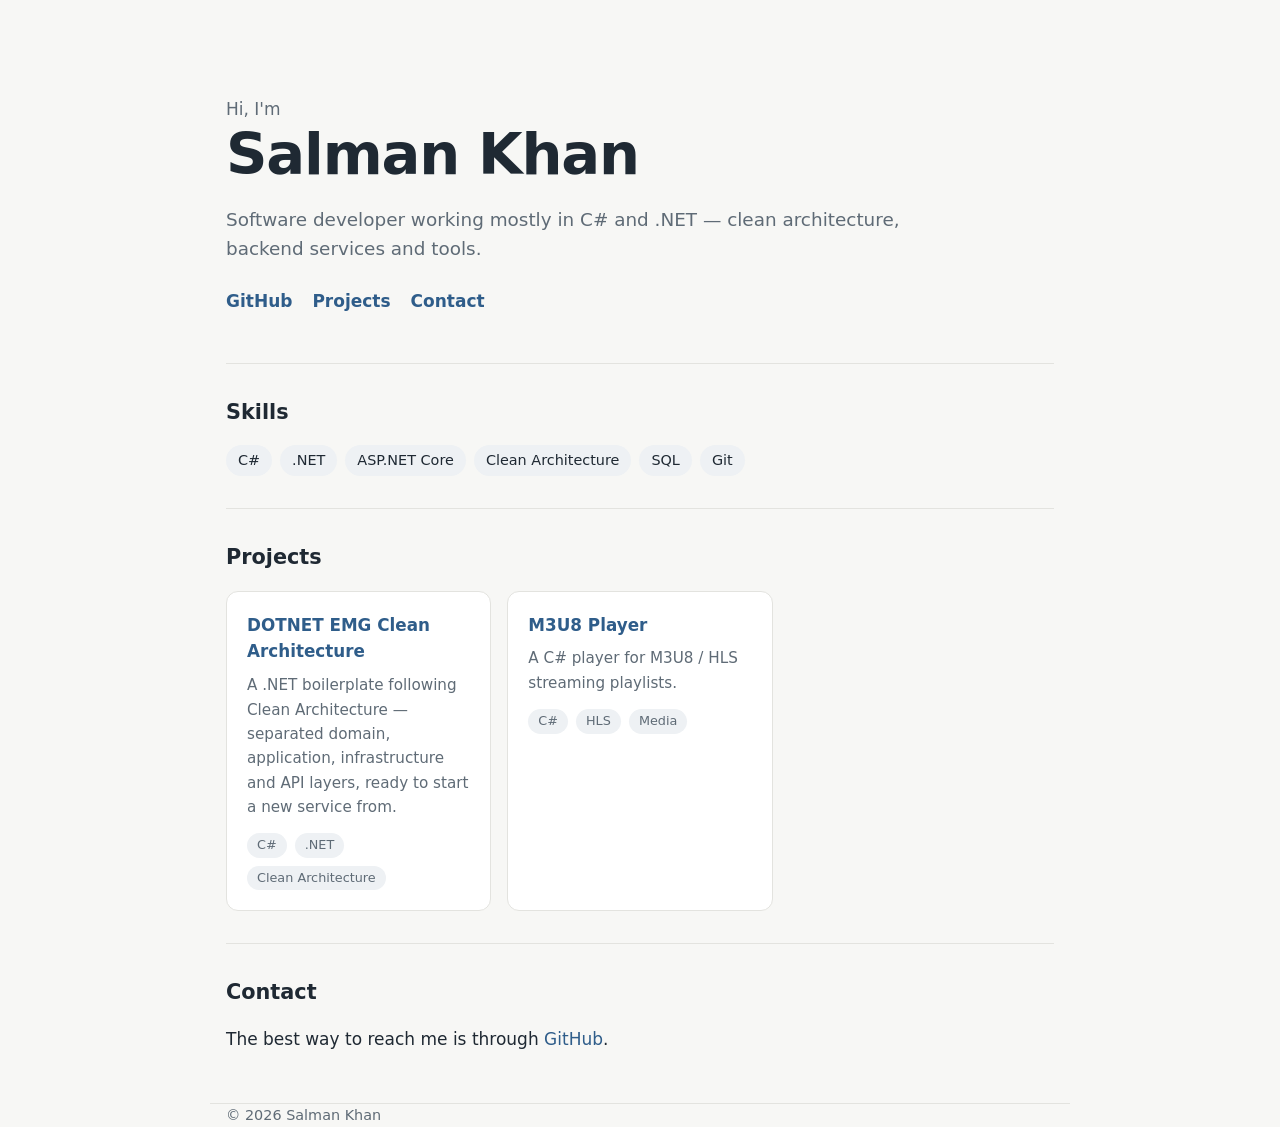
==== index.html @ 217b021a "Initial portfolio site Co-Authored-By: Claude Opus 5.5 <noreply@anthropic.com>" ====
<!doctype html>
<html lang="en">
<head>
  <meta charset="utf-8">
  <meta name="viewport" content="width=device-width, initial-scale=1">
  <title>Salman Khan</title>
  <meta name="description" content="Salman Khan — software developer. Projects, skills and contact.">
  <link rel="icon" href="data:image/svg+xml,<svg xmlns='http://www.w3.org/2000/svg' viewBox='0 0 100 100'><rect width='100' height='100' rx='20' fill='%23334155'/><text x='50' y='66' font-size='48' font-family='sans-serif' fill='white' text-anchor='middle'>SK</text></svg>">
  <link rel="stylesheet" href="style.css">
</head>
<body>
  <header class="wrap hero">
    <p class="eyebrow">Hi, I'm</p>
    <h1>Salman Khan</h1>
    <p class="lede">Software developer working mostly in C# and .NET — clean architecture, backend services and tools.</p>
    <nav class="links">
      <a href="https://github.com/SalmanslK">GitHub</a>
      <a href="#projects">Projects</a>
      <a href="#contact">Contact</a>
    </nav>
  </header>

  <main class="wrap">
    <section id="skills">
      <h2>Skills</h2>
      <ul class="tags">
        <li>C#</li><li>.NET</li><li>ASP.NET Core</li><li>Clean Architecture</li><li>SQL</li><li>Git</li>
      </ul>
    </section>

    <section id="projects">
      <h2>Projects</h2>
      <div class="grid" id="project-list"></div>
    </section>

    <section id="contact">
      <h2>Contact</h2>
      <p>The best way to reach me is through <a href="https://github.com/SalmanslK">GitHub</a>.</p>
    </section>
  </main>

  <footer class="wrap">© <span id="year"></span> Salman Khan</footer>

  <script src="projects.js"></script>
  <script>
    document.getElementById('year').textContent = new Date().getFullYear();
    document.getElementById('project-list').innerHTML = PROJECTS.map(p => `
      <article class="card">
        <h3>${p.url ? `<a href="${p.url}">${p.name}</a>` : p.name}</h3>
        <p>${p.description}</p>
        <ul class="tags small">${p.tags.map(t => `<li>${t}</li>`).join('')}</ul>
      </article>`).join('');
  </script>
</body>
</html>
---- style.css ----
:root {
  --bg: #f7f7f5;
  --surface: #ffffff;
  --text: #1f2933;
  --muted: #5f6b76;
  --border: #e3e3df;
  --accent: #2f5d8a;
  --tag-bg: #eef1f4;
}
@media (prefers-color-scheme: dark) {
  :root {
    --bg: #18191b;
    --surface: #212327;
    --text: #e6e6e3;
    --muted: #9aa3ab;
    --border: #33363b;
    --accent: #8db8e2;
    --tag-bg: #2b2e33;
  }
}

* { box-sizing: border-box; }
body {
  margin: 0;
  background: var(--bg);
  color: var(--text);
  font: 17px/1.6 system-ui, -apple-system, "Segoe UI", Roboto, sans-serif;
}
a { color: var(--accent); text-decoration: none; }
a:hover { text-decoration: underline; }

.wrap { max-width: 860px; margin: 0 auto; padding: 0 16px; }

.hero { padding: 96px 16px 48px; }
.eyebrow { margin: 0; color: var(--muted); }
h1 { margin: 0; font-size: clamp(2.4rem, 7vw, 3.6rem); line-height: 1.1; letter-spacing: -0.02em; }
.lede { max-width: 38em; color: var(--muted); font-size: 1.15rem; }
.links { display: flex; gap: 20px; flex-wrap: wrap; margin-top: 24px; font-weight: 600; }

section { padding: 32px 0; border-top: 1px solid var(--border); }
h2 { margin: 0 0 16px; font-size: 1.3rem; }

.tags { display: flex; flex-wrap: wrap; gap: 8px; list-style: none; margin: 0; padding: 0; }
.tags li { background: var(--tag-bg); border-radius: 999px; padding: 4px 12px; font-size: 0.9rem; }
.tags.small li { font-size: 0.8rem; padding: 2px 10px; color: var(--muted); }

.grid { display: grid; grid-template-columns: repeat(auto-fill, minmax(260px, 1fr)); gap: 16px; }
.card { background: var(--surface); border: 1px solid var(--border); border-radius: 12px; padding: 20px; }
.card h3 { margin: 0 0 8px; font-size: 1.05rem; }
.card p { margin: 0 0 14px; color: var(--muted); font-size: 0.95rem; }

footer { padding: 32px 16px 48px; color: var(--muted); font-size: 0.9rem; border-top: 1px solid var(--border); }
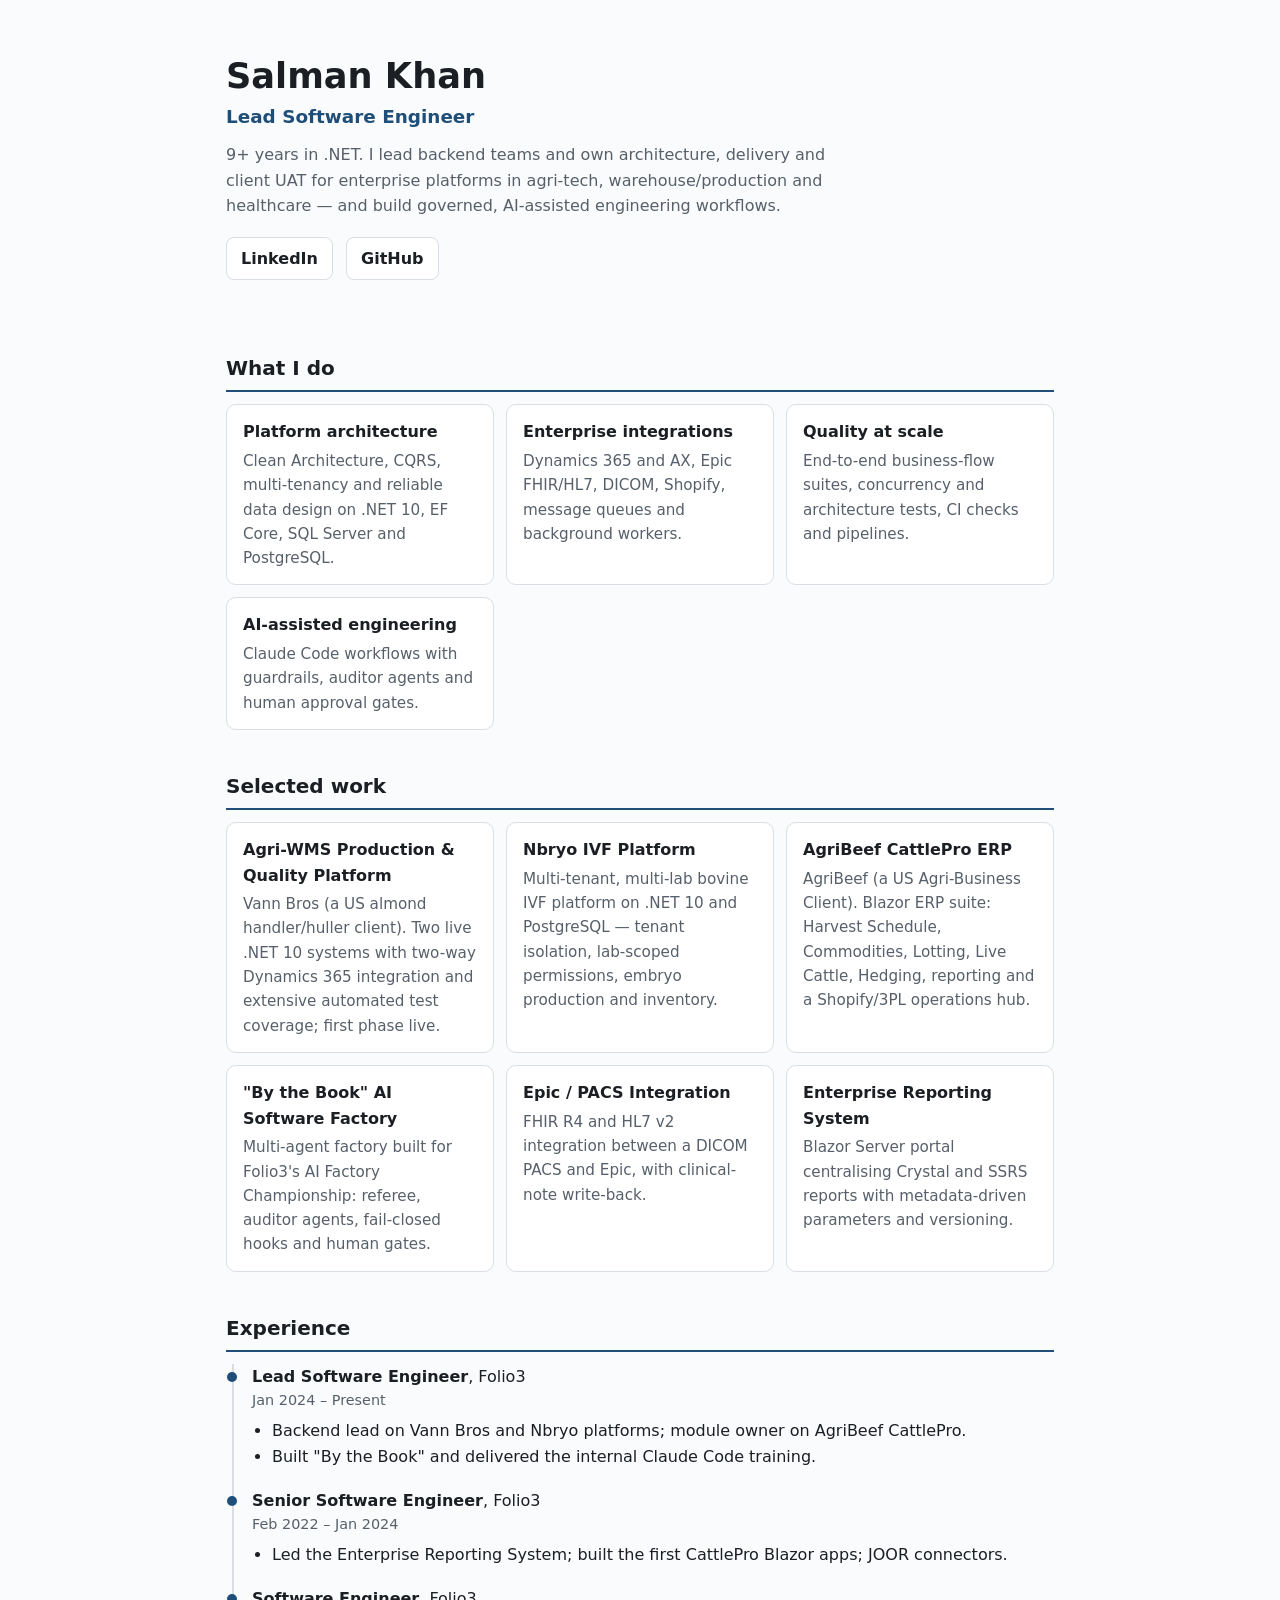
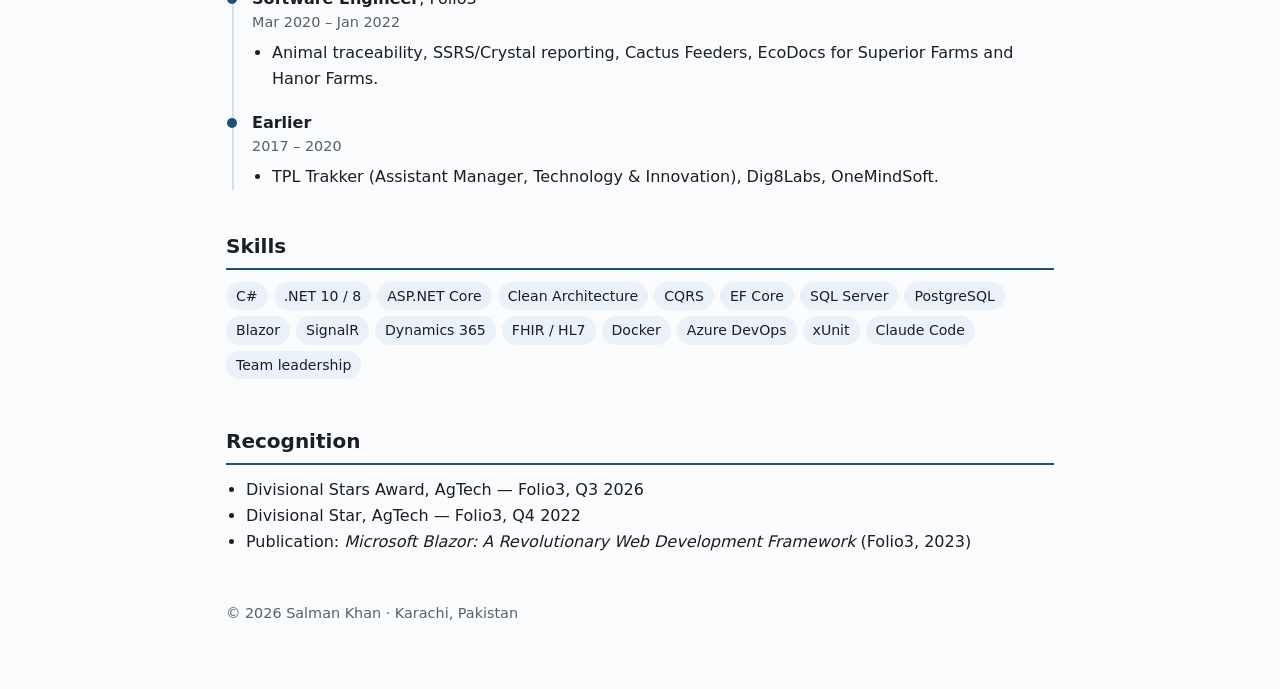
==== commit 20403bd6: "Replace placeholder with career-pack site Adds GitHub link; drops internal scale figures from the Va" ====
--- a/index.html
+++ b/index.html
@@ -1,55 +1,105 @@
 <!doctype html>
 <html lang="en">
 <head>
-  <meta charset="utf-8">
-  <meta name="viewport" content="width=device-width, initial-scale=1">
-  <title>Salman Khan</title>
-  <meta name="description" content="Salman Khan — software developer. Projects, skills and contact.">
-  <link rel="icon" href="data:image/svg+xml,<svg xmlns='http://www.w3.org/2000/svg' viewBox='0 0 100 100'><rect width='100' height='100' rx='20' fill='%23334155'/><text x='50' y='66' font-size='48' font-family='sans-serif' fill='white' text-anchor='middle'>SK</text></svg>">
-  <link rel="stylesheet" href="style.css">
+<meta charset="utf-8">
+<meta name="viewport" content="width=device-width, initial-scale=1">
+<title>Salman Khan — Lead Software Engineer</title>
+<meta name="description" content="Salman Khan, Lead Software Engineer (.NET, Clean Architecture, enterprise integrations, AI-assisted engineering). Karachi, Pakistan.">
+<style>
+:root{--bg:#fafbfc;--fg:#1b1f24;--muted:#57606a;--card:#fff;--line:#d8dee4;--accent:#1f4e79;--chip:#eaf1f8}
+@media (prefers-color-scheme:dark){:root{--bg:#0f1318;--fg:#e6edf3;--muted:#9aa7b4;--card:#171c23;--line:#2b333d;--accent:#6aa9e0;--chip:#1c2733}}
+*{box-sizing:border-box}
+body{margin:0;background:var(--bg);color:var(--fg);font:16px/1.6 system-ui,-apple-system,"Segoe UI",Roboto,Arial,sans-serif}
+.wrap{max-width:860px;margin:0 auto;padding:0 16px 64px}
+header{padding:56px 0 24px}
+h1{font-size:2.2rem;line-height:1.15;margin:0 0 6px}
+.role{font-size:1.15rem;color:var(--accent);font-weight:600;margin:0 0 10px}
+.lead{color:var(--muted);margin:0 0 18px;max-width:62ch}
+.links a{display:inline-block;margin:0 8px 8px 0;padding:8px 14px;border:1px solid var(--line);border-radius:8px;background:var(--card);color:var(--fg);text-decoration:none;font-weight:600}
+.links a:hover,.links a:focus-visible{border-color:var(--accent);color:var(--accent)}
+h2{font-size:1.25rem;margin:40px 0 12px;padding-bottom:6px;border-bottom:2px solid var(--accent)}
+.grid{display:grid;grid-template-columns:repeat(auto-fit,minmax(240px,1fr));gap:12px}
+.card{background:var(--card);border:1px solid var(--line);border-radius:10px;padding:14px 16px}
+.card h3{margin:0 0 4px;font-size:1rem}
+.card p{margin:0;color:var(--muted);font-size:.95rem}
+.tl{border-left:2px solid var(--line);margin-left:6px;padding-left:18px}
+.tl .item{margin-bottom:18px;position:relative}
+.tl .item::before{content:"";position:absolute;left:-25px;top:8px;width:10px;height:10px;border-radius:50%;background:var(--accent)}
+.when{color:var(--muted);font-size:.9rem}
+.chips span{display:inline-block;margin:0 6px 6px 0;padding:3px 10px;border-radius:999px;background:var(--chip);font-size:.88rem}
+ul{padding-left:20px;margin:6px 0}
+footer{margin-top:48px;color:var(--muted);font-size:.9rem}
+</style>
 </head>
 <body>
-  <header class="wrap hero">
-    <p class="eyebrow">Hi, I'm</p>
-    <h1>Salman Khan</h1>
-    <p class="lede">Software developer working mostly in C# and .NET — clean architecture, backend services and tools.</p>
-    <nav class="links">
-      <a href="https://github.com/SalmanslK">GitHub</a>
-      <a href="#projects">Projects</a>
-      <a href="#contact">Contact</a>
-    </nav>
-  </header>
+<div class="wrap">
+<header>
+  <h1>Salman Khan</h1>
+  <p class="role">Lead Software Engineer</p>
+  <p class="lead">9+ years in .NET. I lead backend teams and own architecture, delivery and client UAT for enterprise platforms in agri-tech, warehouse/production and healthcare — and build governed, AI-assisted engineering workflows.</p>
+  <div class="links">
+    <a href="https://www.linkedin.com/in/salmankhan94">LinkedIn</a>
+    <a href="https://github.com/SalmanslK">GitHub</a>
+    <!-- Add when ready: <a href="mailto:you@example.com">Email</a> -->
+  </div>
+</header>
 
-  <main class="wrap">
-    <section id="skills">
-      <h2>Skills</h2>
-      <ul class="tags">
-        <li>C#</li><li>.NET</li><li>ASP.NET Core</li><li>Clean Architecture</li><li>SQL</li><li>Git</li>
-      </ul>
-    </section>
+<main>
+<section>
+  <h2>What I do</h2>
+  <div class="grid">
+    <div class="card"><h3>Platform architecture</h3><p>Clean Architecture, CQRS, multi-tenancy and reliable data design on .NET 10, EF Core, SQL Server and PostgreSQL.</p></div>
+    <div class="card"><h3>Enterprise integrations</h3><p>Dynamics 365 and AX, Epic FHIR/HL7, DICOM, Shopify, message queues and background workers.</p></div>
+    <div class="card"><h3>Quality at scale</h3><p>End-to-end business-flow suites, concurrency and architecture tests, CI checks and pipelines.</p></div>
+    <div class="card"><h3>AI-assisted engineering</h3><p>Claude Code workflows with guardrails, auditor agents and human approval gates.</p></div>
+  </div>
+</section>
 
-    <section id="projects">
-      <h2>Projects</h2>
-      <div class="grid" id="project-list"></div>
-    </section>
+<section>
+  <h2>Selected work</h2>
+  <div class="grid">
+    <div class="card"><h3>Agri-WMS Production &amp; Quality Platform</h3><p>Vann Bros (a US almond handler/huller client). Two live .NET 10 systems with two-way Dynamics 365 integration and extensive automated test coverage; first phase live.</p></div>
+    <div class="card"><h3>Nbryo IVF Platform</h3><p>Multi-tenant, multi-lab bovine IVF platform on .NET 10 and PostgreSQL — tenant isolation, lab-scoped permissions, embryo production and inventory.</p></div>
+    <div class="card"><h3>AgriBeef CattlePro ERP</h3><p>AgriBeef (a US Agri-Business Client). Blazor ERP suite: Harvest Schedule, Commodities, Lotting, Live Cattle, Hedging, reporting and a Shopify/3PL operations hub.</p></div>
+    <div class="card"><h3>"By the Book" AI Software Factory</h3><p>Multi-agent factory built for Folio3's AI Factory Championship: referee, auditor agents, fail-closed hooks and human gates.</p></div>
+    <div class="card"><h3>Epic / PACS Integration</h3><p>FHIR R4 and HL7 v2 integration between a DICOM PACS and Epic, with clinical-note write-back.</p></div>
+    <div class="card"><h3>Enterprise Reporting System</h3><p>Blazor Server portal centralising Crystal and SSRS reports with metadata-driven parameters and versioning.</p></div>
+  </div>
+</section>
 
-    <section id="contact">
-      <h2>Contact</h2>
-      <p>The best way to reach me is through <a href="https://github.com/SalmanslK">GitHub</a>.</p>
-    </section>
-  </main>
+<section>
+  <h2>Experience</h2>
+  <div class="tl">
+    <div class="item"><strong>Lead Software Engineer</strong>, Folio3 <div class="when">Jan 2024 – Present</div>
+      <ul><li>Backend lead on Vann Bros and Nbryo platforms; module owner on AgriBeef CattlePro.</li><li>Built "By the Book" and delivered the internal Claude Code training.</li></ul></div>
+    <div class="item"><strong>Senior Software Engineer</strong>, Folio3 <div class="when">Feb 2022 – Jan 2024</div>
+      <ul><li>Led the Enterprise Reporting System; built the first CattlePro Blazor apps; JOOR connectors.</li></ul></div>
+    <div class="item"><strong>Software Engineer</strong>, Folio3 <div class="when">Mar 2020 – Jan 2022</div>
+      <ul><li>Animal traceability, SSRS/Crystal reporting, Cactus Feeders, EcoDocs for Superior Farms and Hanor Farms.</li></ul></div>
+    <div class="item"><strong>Earlier</strong> <div class="when">2017 – 2020</div>
+      <ul><li>TPL Trakker (Assistant Manager, Technology &amp; Innovation), Dig8Labs, OneMindSoft.</li></ul></div>
+  </div>
+</section>
 
-  <footer class="wrap">© <span id="year"></span> Salman Khan</footer>
+<section>
+  <h2>Skills</h2>
+  <div class="chips">
+    <span>C#</span><span>.NET 10 / 8</span><span>ASP.NET Core</span><span>Clean Architecture</span><span>CQRS</span><span>EF Core</span><span>SQL Server</span><span>PostgreSQL</span><span>Blazor</span><span>SignalR</span><span>Dynamics 365</span><span>FHIR / HL7</span><span>Docker</span><span>Azure DevOps</span><span>xUnit</span><span>Claude Code</span><span>Team leadership</span>
+  </div>
+</section>
 
-  <script src="projects.js"></script>
-  <script>
-    document.getElementById('year').textContent = new Date().getFullYear();
-    document.getElementById('project-list').innerHTML = PROJECTS.map(p => `
-      <article class="card">
-        <h3>${p.url ? `<a href="${p.url}">${p.name}</a>` : p.name}</h3>
-        <p>${p.description}</p>
-        <ul class="tags small">${p.tags.map(t => `<li>${t}</li>`).join('')}</ul>
-      </article>`).join('');
-  </script>
+<section>
+  <h2>Recognition</h2>
+  <ul>
+    <li>Divisional Stars Award, AgTech — Folio3, Q3 2026</li>
+    <li>Divisional Star, AgTech — Folio3, Q4 2022</li>
+    <li>Publication: <em>Microsoft Blazor: A Revolutionary Web Development Framework</em> (Folio3, 2023)</li>
+  </ul>
+</section>
+</main>
+
+<footer>© <span id="y">2026</span> Salman Khan · Karachi, Pakistan</footer>
+</div>
+<script>try{document.getElementById('y').textContent=new Date().getFullYear()}catch(e){}</script>
 </body>
 </html>
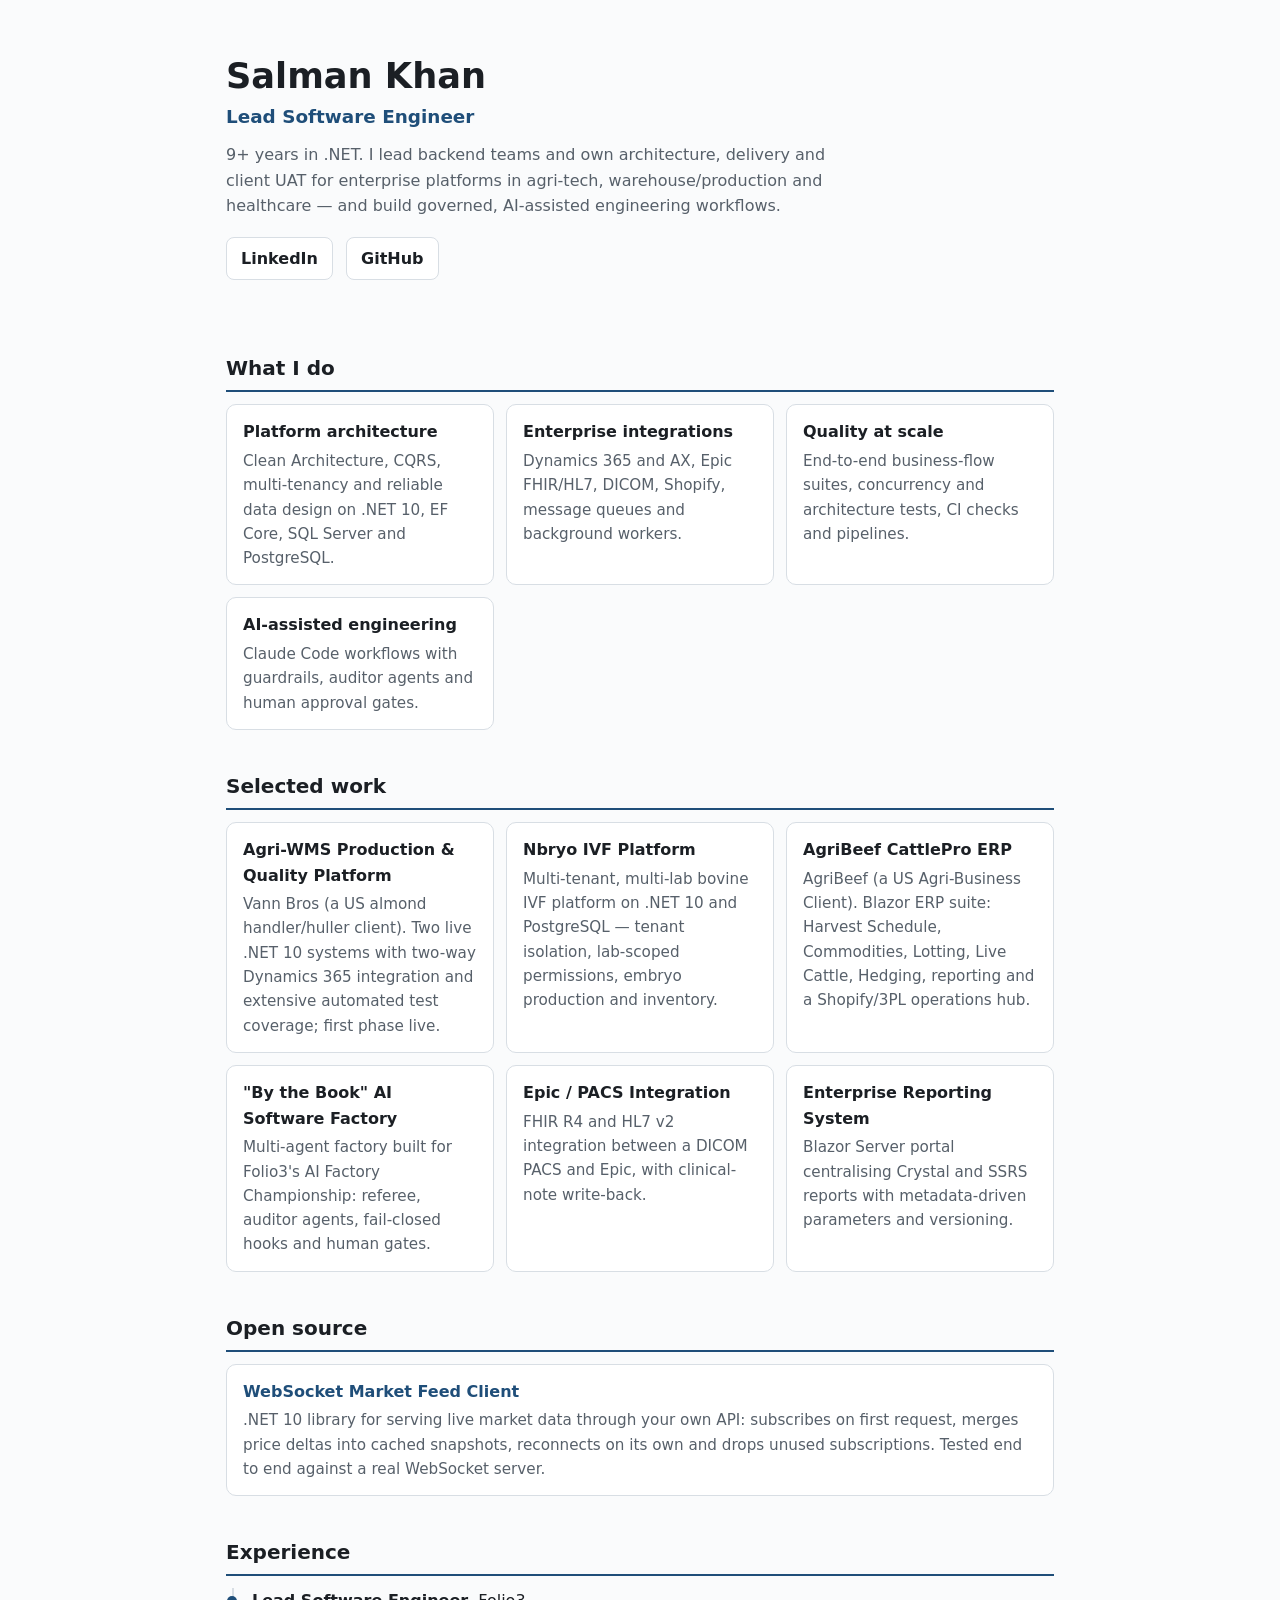
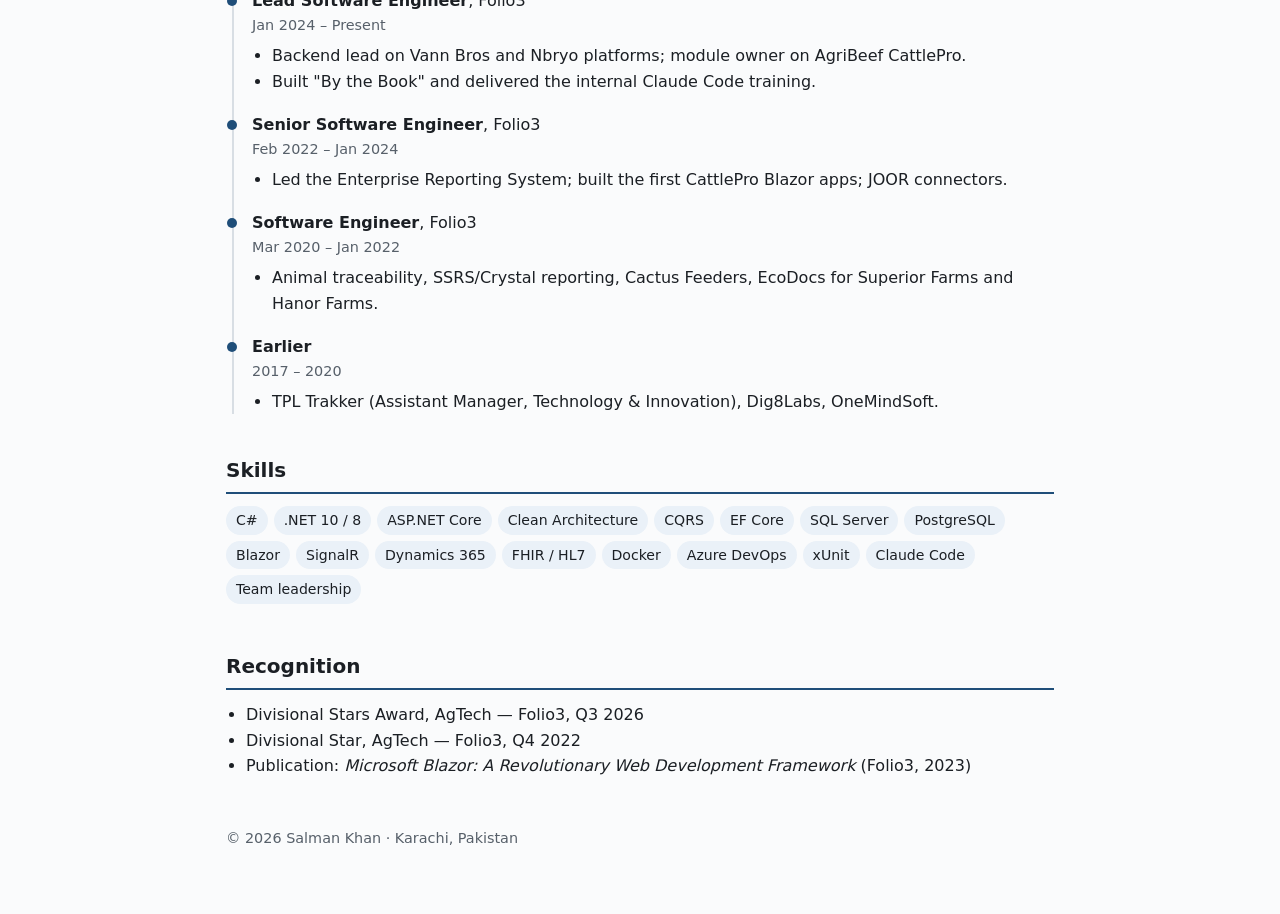
==== commit 82fb645b: "Add Open source section with websocket-market-feed-client Co-Authored-By: Claude Opus 5.5 <noreply@a" ====
--- a/index.html
+++ b/index.html
@@ -21,6 +21,8 @@
 .grid{display:grid;grid-template-columns:repeat(auto-fit,minmax(240px,1fr));gap:12px}
 .card{background:var(--card);border:1px solid var(--line);border-radius:10px;padding:14px 16px}
 .card h3{margin:0 0 4px;font-size:1rem}
+.card h3 a{color:var(--accent);text-decoration:none}
+.card h3 a:hover,.card h3 a:focus-visible{text-decoration:underline}
 .card p{margin:0;color:var(--muted);font-size:.95rem}
 .tl{border-left:2px solid var(--line);margin-left:6px;padding-left:18px}
 .tl .item{margin-bottom:18px;position:relative}
@@ -68,6 +70,13 @@
 </section>
 
 <section>
+  <h2>Open source</h2>
+  <div class="grid">
+    <div class="card"><h3><a href="https://github.com/SalmanslK/websocket-market-feed-client">WebSocket Market Feed Client</a></h3><p>.NET 10 library for serving live market data through your own API: subscribes on first request, merges price deltas into cached snapshots, reconnects on its own and drops unused subscriptions. Tested end to end against a real WebSocket server.</p></div>
+  </div>
+</section>
+
+<section>
   <h2>Experience</h2>
   <div class="tl">
     <div class="item"><strong>Lead Software Engineer</strong>, Folio3 <div class="when">Jan 2024 – Present</div>
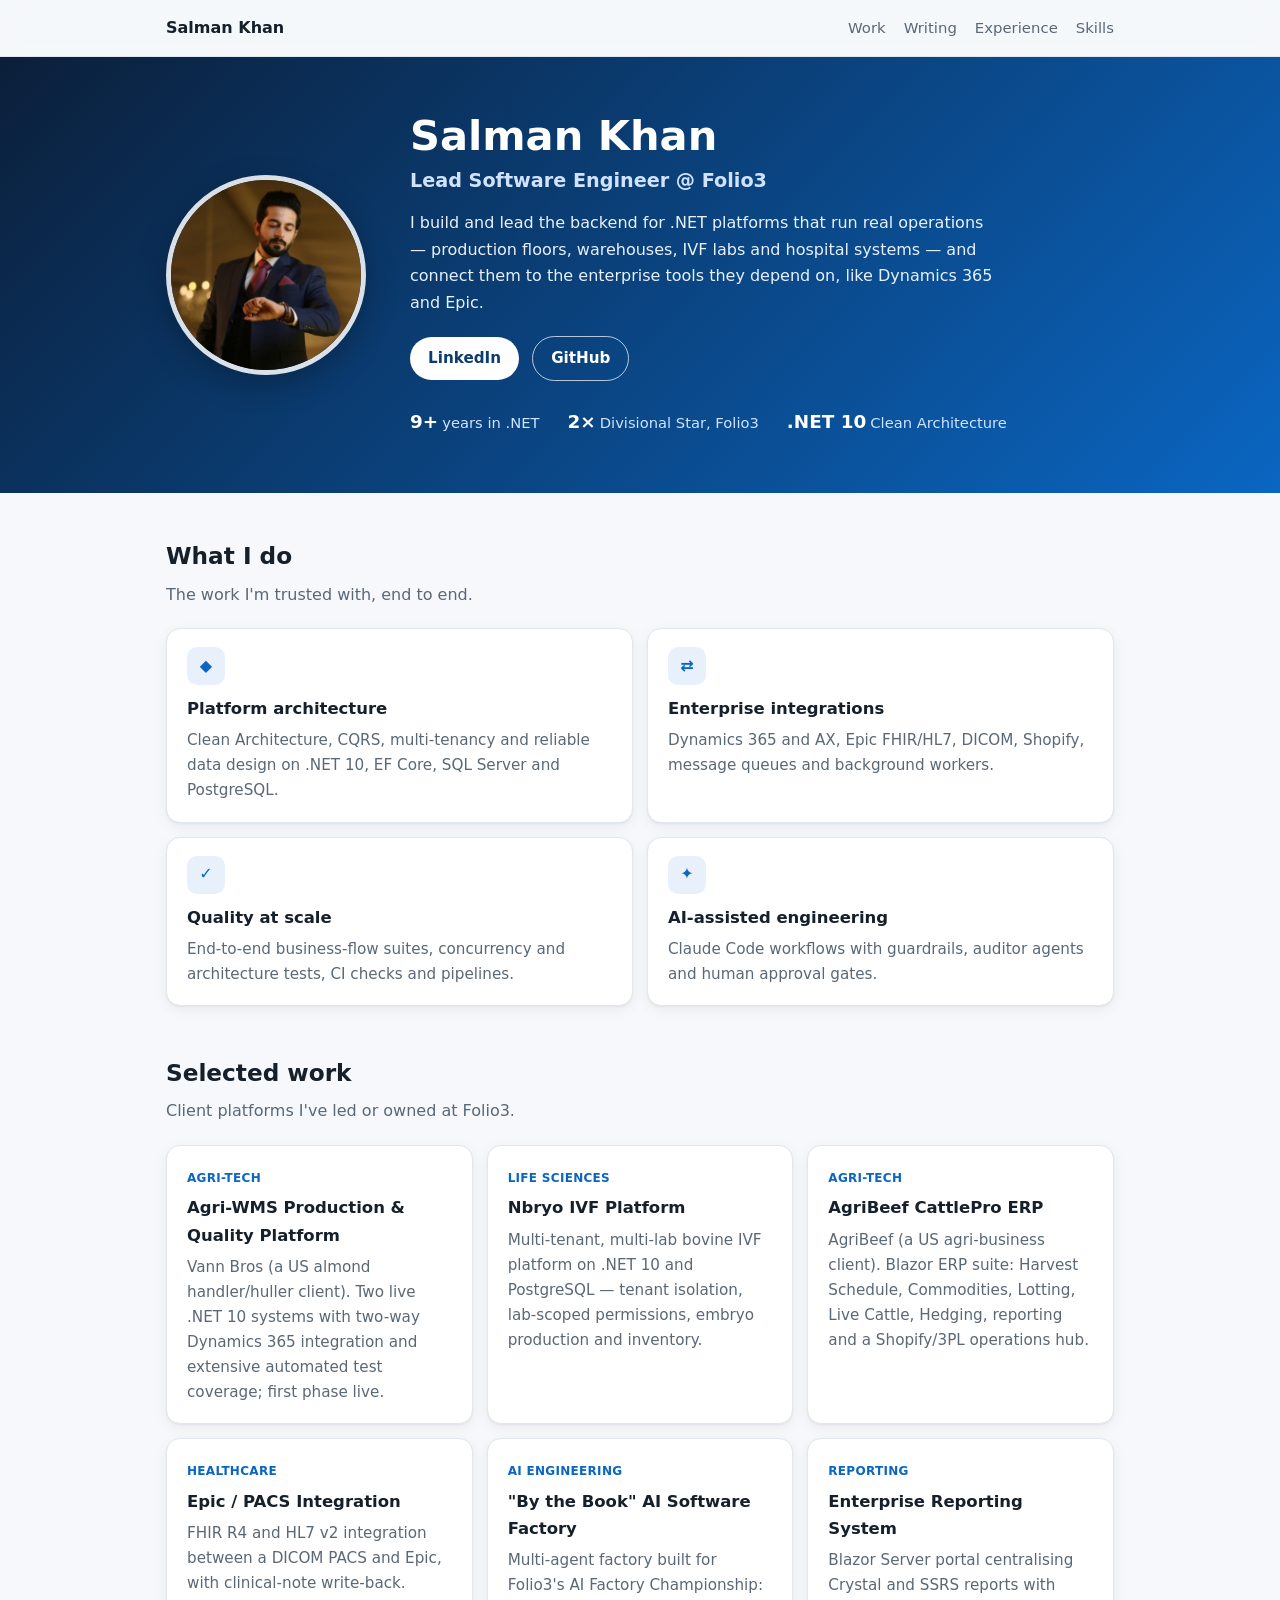
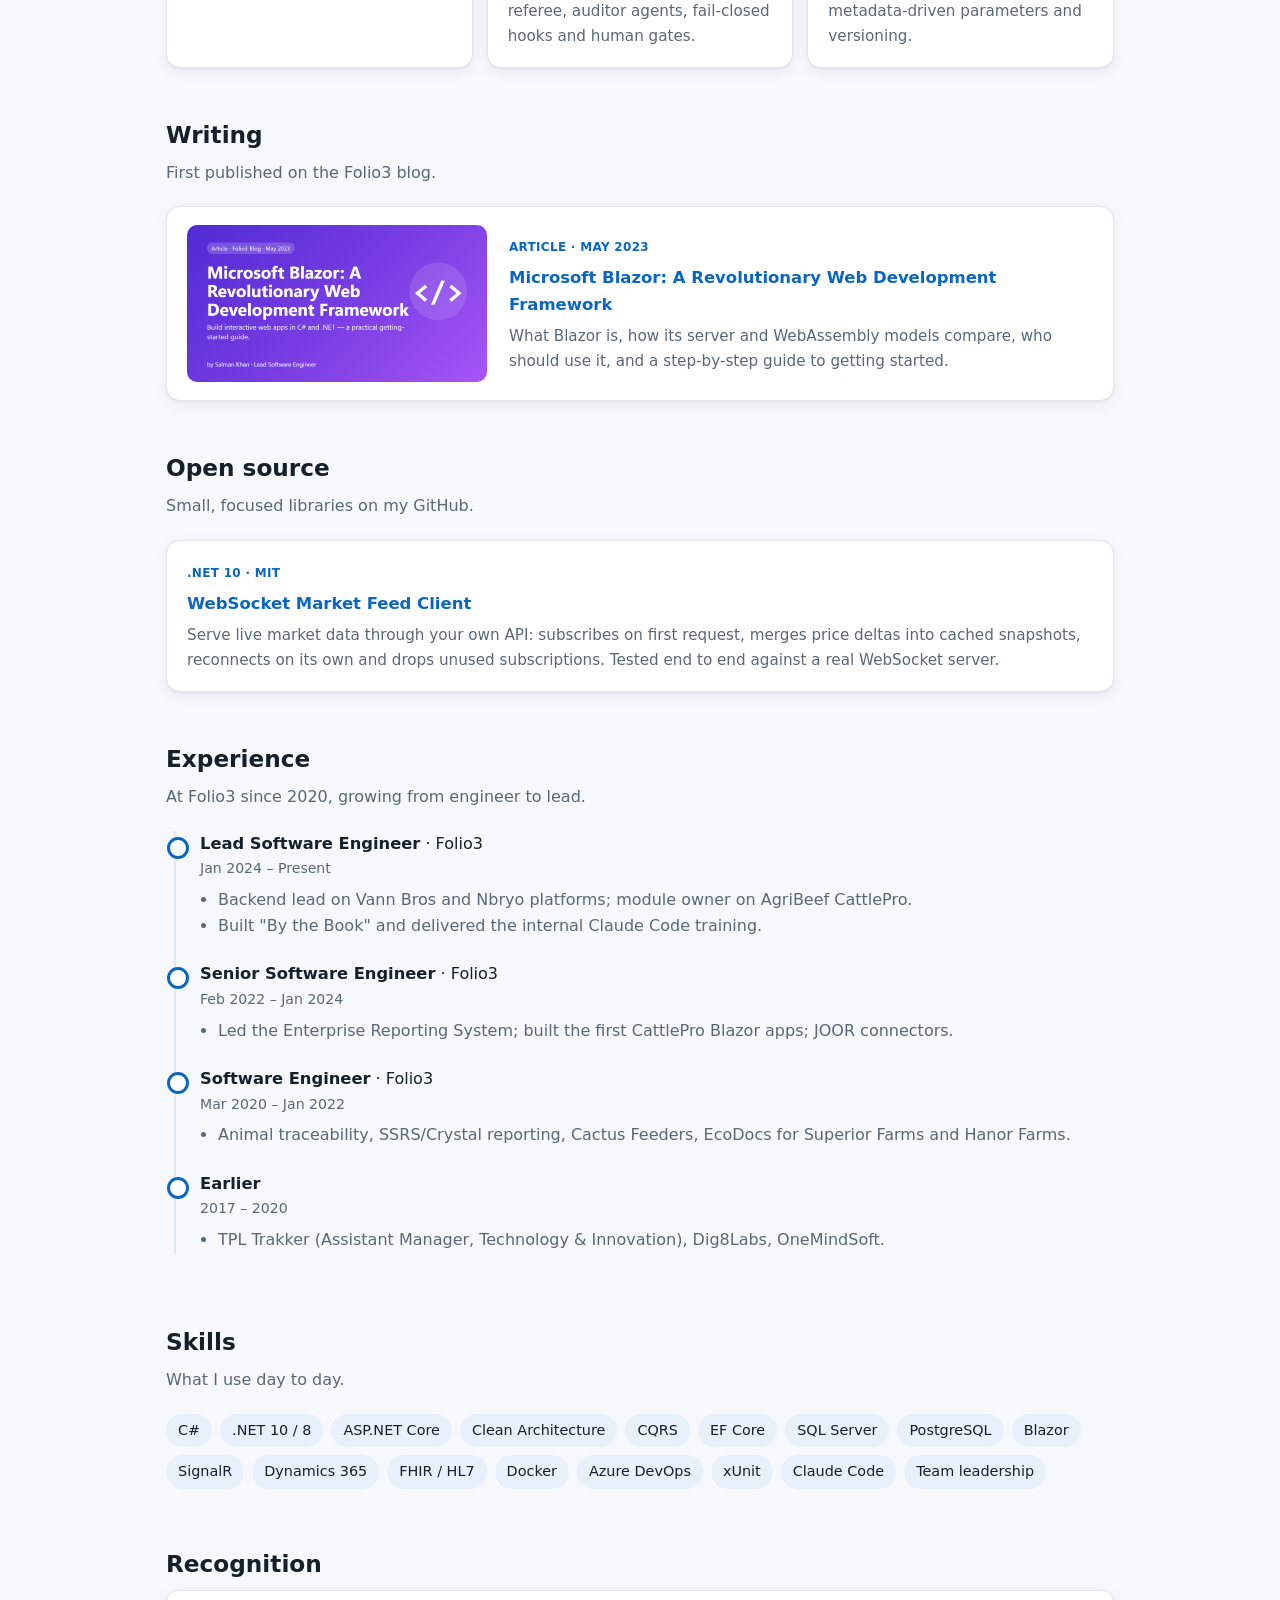
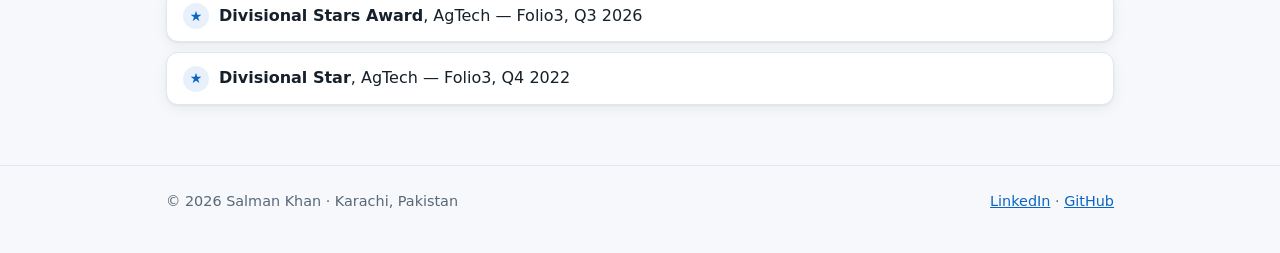
==== commit 58d71bbd: "Redesign site: photo, hero, link previews, favicon; add Blazor article page Co-Authored-By: Claude O" ====
--- a/index.html
+++ b/index.html
@@ -4,94 +4,166 @@
 <meta charset="utf-8">
 <meta name="viewport" content="width=device-width, initial-scale=1">
 <title>Salman Khan — Lead Software Engineer</title>
-<meta name="description" content="Salman Khan, Lead Software Engineer (.NET, Clean Architecture, enterprise integrations, AI-assisted engineering). Karachi, Pakistan.">
+<meta name="description" content="Salman Khan, Lead Software Engineer at Folio3. .NET 10, Clean Architecture and enterprise integrations (Dynamics 365, Epic FHIR/HL7) for agri-tech and healthcare platforms. Karachi, Pakistan.">
+<link rel="canonical" href="https://salmanslk.github.io/">
+<meta property="og:type" content="profile">
+<meta property="og:site_name" content="Salman Khan">
+<meta property="og:title" content="Salman Khan — Lead Software Engineer">
+<meta property="og:description" content=".NET 10 · Clean Architecture · Enterprise Integrations (Dynamics 365, Epic FHIR/HL7) · Multi-tenant platforms for agri-tech and healthcare.">
+<meta property="og:url" content="https://salmanslk.github.io/">
+<meta property="og:image" content="https://salmanslk.github.io/assets/og-image.png">
+<meta property="og:image:width" content="1200">
+<meta property="og:image:height" content="627">
+<meta name="twitter:card" content="summary_large_image">
+<link rel="icon" href="data:image/svg+xml,%3Csvg xmlns='http://www.w3.org/2000/svg' viewBox='0 0 64 64'%3E%3Crect width='64' height='64' rx='14' fill='%230a66c2'/%3E%3Ctext x='32' y='42' font-family='Segoe UI,Arial' font-size='28' font-weight='700' fill='white' text-anchor='middle'%3ESK%3C/text%3E%3C/svg%3E">
 <style>
-:root{--bg:#fafbfc;--fg:#1b1f24;--muted:#57606a;--card:#fff;--line:#d8dee4;--accent:#1f4e79;--chip:#eaf1f8}
-@media (prefers-color-scheme:dark){:root{--bg:#0f1318;--fg:#e6edf3;--muted:#9aa7b4;--card:#171c23;--line:#2b333d;--accent:#6aa9e0;--chip:#1c2733}}
+:root{--bg:#f6f8fb;--fg:#15202b;--muted:#5a6876;--card:#fff;--line:#e1e7ee;--accent:#0a66c2;--chip:#e8f1fb;--hero1:#0b1f3a;--hero2:#0a66c2;--navbg:rgba(246,248,251,.9);--shadow:0 1px 2px rgba(16,24,40,.05),0 4px 14px rgba(16,24,40,.06)}
+@media (prefers-color-scheme:dark){:root:not([data-theme="light"]){--bg:#0d1117;--fg:#e6edf3;--muted:#9aa7b4;--card:#161b22;--line:#273140;--accent:#6cb6ff;--chip:#1b2a3c;--hero1:#0b1f3a;--hero2:#123a6b;--navbg:rgba(13,17,23,.9);--shadow:none}}
+:root[data-theme="dark"]{--bg:#0d1117;--fg:#e6edf3;--muted:#9aa7b4;--card:#161b22;--line:#273140;--accent:#6cb6ff;--chip:#1b2a3c;--hero1:#0b1f3a;--hero2:#123a6b;--navbg:rgba(13,17,23,.9);--shadow:none}
 *{box-sizing:border-box}
-body{margin:0;background:var(--bg);color:var(--fg);font:16px/1.6 system-ui,-apple-system,"Segoe UI",Roboto,Arial,sans-serif}
-.wrap{max-width:860px;margin:0 auto;padding:0 16px 64px}
-header{padding:56px 0 24px}
-h1{font-size:2.2rem;line-height:1.15;margin:0 0 6px}
-.role{font-size:1.15rem;color:var(--accent);font-weight:600;margin:0 0 10px}
-.lead{color:var(--muted);margin:0 0 18px;max-width:62ch}
-.links a{display:inline-block;margin:0 8px 8px 0;padding:8px 14px;border:1px solid var(--line);border-radius:8px;background:var(--card);color:var(--fg);text-decoration:none;font-weight:600}
-.links a:hover,.links a:focus-visible{border-color:var(--accent);color:var(--accent)}
-h2{font-size:1.25rem;margin:40px 0 12px;padding-bottom:6px;border-bottom:2px solid var(--accent)}
-.grid{display:grid;grid-template-columns:repeat(auto-fit,minmax(240px,1fr));gap:12px}
-.card{background:var(--card);border:1px solid var(--line);border-radius:10px;padding:14px 16px}
-.card h3{margin:0 0 4px;font-size:1rem}
-.card h3 a{color:var(--accent);text-decoration:none}
+html{scroll-behavior:smooth;scroll-padding-top:64px}
+body{margin:0;background:var(--bg);color:var(--fg);font:16px/1.65 "Segoe UI",system-ui,-apple-system,Roboto,Arial,sans-serif}
+a{color:var(--accent)}
+.wrap{max-width:980px;margin:0 auto;padding:0 16px}
+nav{position:sticky;top:0;z-index:5;background:var(--navbg);backdrop-filter:blur(8px);border-bottom:1px solid var(--line)}
+nav .wrap{display:flex;align-items:center;gap:18px;height:56px}
+nav .brand{font-weight:700;color:var(--fg);text-decoration:none;margin-right:auto}
+nav a.l{color:var(--muted);text-decoration:none;font-size:.93rem}
+nav a.l:hover,nav a.l:focus-visible{color:var(--accent)}
+.hero{background:linear-gradient(135deg,var(--hero1) 0%,var(--hero2) 100%);color:#fff}
+.hero .wrap{display:flex;align-items:center;gap:44px;padding-top:56px;padding-bottom:56px}
+.hero img{width:200px;height:200px;border-radius:50%;object-fit:cover;border:5px solid rgba(255,255,255,.85);flex:none;box-shadow:0 10px 30px rgba(0,0,0,.25)}
+.hero h1{font-size:2.6rem;line-height:1.1;margin:0 0 6px}
+.hero .role{font-size:1.2rem;color:#cfe3ff;margin:0 0 14px;font-weight:600}
+.hero .pitch{margin:0 0 20px;max-width:58ch;color:#e8f0fa}
+.btns a{display:inline-block;margin:0 8px 8px 0;padding:9px 18px;border-radius:999px;text-decoration:none;font-weight:600;font-size:.95rem}
+.btn-p{background:#fff;color:#0b3d6e}
+.btn-s{border:1.5px solid rgba(255,255,255,.7);color:#fff}
+.stats{display:flex;flex-wrap:wrap;gap:10px 28px;margin-top:18px;font-size:.92rem;color:#cfe3ff}
+.stats b{color:#fff;font-size:1.15rem;margin-right:4px}
+section{padding:44px 0 4px}
+h2{font-size:1.45rem;margin:0 0 6px}
+.sub{color:var(--muted);margin:0 0 20px}
+.grid{display:grid;grid-template-columns:repeat(auto-fit,minmax(260px,1fr));gap:14px}
+.g2{grid-template-columns:repeat(auto-fit,minmax(340px,1fr))}
+@media (max-width:720px){.g2{grid-template-columns:1fr}}
+.card{background:var(--card);border:1px solid var(--line);border-radius:14px;padding:18px 20px;box-shadow:var(--shadow)}
+.card h3{margin:0 0 6px;font-size:1.03rem}
+.card h3 a{text-decoration:none}
 .card h3 a:hover,.card h3 a:focus-visible{text-decoration:underline}
 .card p{margin:0;color:var(--muted);font-size:.95rem}
-.tl{border-left:2px solid var(--line);margin-left:6px;padding-left:18px}
-.tl .item{margin-bottom:18px;position:relative}
-.tl .item::before{content:"";position:absolute;left:-25px;top:8px;width:10px;height:10px;border-radius:50%;background:var(--accent)}
-.when{color:var(--muted);font-size:.9rem}
-.chips span{display:inline-block;margin:0 6px 6px 0;padding:3px 10px;border-radius:999px;background:var(--chip);font-size:.88rem}
-ul{padding-left:20px;margin:6px 0}
-footer{margin-top:48px;color:var(--muted);font-size:.9rem}
+.tag{display:inline-block;font-size:.75rem;font-weight:600;letter-spacing:.3px;text-transform:uppercase;color:var(--accent);margin-bottom:6px}
+.ic{width:38px;height:38px;border-radius:10px;background:var(--chip);color:var(--accent);display:flex;align-items:center;justify-content:center;font-weight:700;margin-bottom:10px}
+.feature{display:grid;grid-template-columns:minmax(0,300px) 1fr;gap:22px;align-items:center;text-decoration:none;color:inherit}
+.feature img{width:100%;height:auto;border-radius:10px;display:block}
+.feature h3{color:var(--accent)}
+.feature:hover h3,.feature:focus-visible h3{text-decoration:underline}
+.tl{border-left:2px solid var(--line);margin-left:8px;padding-left:24px}
+.tl .item{margin-bottom:22px;position:relative}
+.tl .item::before{content:"";position:absolute;left:-33px;top:6px;width:16px;height:16px;border-radius:50%;background:var(--card);border:3px solid var(--accent)}
+.tl strong{font-size:1.02rem}
+.when{color:var(--muted);font-size:.88rem}
+.tl ul{padding-left:18px;margin:6px 0 0;color:var(--muted)}
+.chips span{display:inline-block;margin:0 8px 8px 0;padding:5px 12px;border-radius:999px;background:var(--chip);font-size:.9rem}
+.awards{list-style:none;padding:0;margin:0;display:grid;gap:10px}
+.star{display:inline-flex;width:26px;height:26px;border-radius:50%;background:var(--chip);color:var(--accent);align-items:center;justify-content:center;margin-right:10px;font-size:14px}
+.awards li{background:var(--card);border:1px solid var(--line);border-radius:12px;padding:12px 16px;box-shadow:var(--shadow)}
+footer{margin:56px 0 0;padding:24px 0 40px;border-top:1px solid var(--line);color:var(--muted);font-size:.9rem}
+footer .wrap{display:flex;flex-wrap:wrap;gap:8px 20px;justify-content:space-between}
+@media (max-width:720px){
+  .hero .wrap{flex-direction:column;text-align:center;gap:22px;padding-top:36px;padding-bottom:40px}
+  .hero img{width:150px;height:150px}
+  .hero h1{font-size:2.1rem}
+  .stats{justify-content:center}
+  .feature{grid-template-columns:1fr}
+  nav .wrap{gap:14px}
+  nav a.l.opt{display:none}
+}
 </style>
 </head>
 <body>
-<div class="wrap">
-<header>
-  <h1>Salman Khan</h1>
-  <p class="role">Lead Software Engineer</p>
-  <p class="lead">9+ years in .NET. I lead backend teams and own architecture, delivery and client UAT for enterprise platforms in agri-tech, warehouse/production and healthcare — and build governed, AI-assisted engineering workflows.</p>
-  <div class="links">
-    <a href="https://www.linkedin.com/in/salmankhan94">LinkedIn</a>
-    <a href="https://github.com/SalmanslK">GitHub</a>
-    <!-- Add when ready: <a href="mailto:you@example.com">Email</a> -->
+<nav><div class="wrap">
+  <a class="brand" href="#top">Salman Khan</a>
+  <a class="l" href="#work">Work</a>
+  <a class="l opt" href="#writing">Writing</a>
+  <a class="l" href="#experience">Experience</a>
+  <a class="l opt" href="#skills">Skills</a>
+</div></nav>
+
+<header class="hero" id="top"><div class="wrap">
+  <img src="assets/photo.png" alt="Salman Khan" width="200" height="200">
+  <div>
+    <h1>Salman Khan</h1>
+    <p class="role">Lead Software Engineer @ Folio3</p>
+    <p class="pitch">I build and lead the backend for .NET platforms that run real operations — production floors, warehouses, IVF labs and hospital systems — and connect them to the enterprise tools they depend on, like Dynamics 365 and Epic.</p>
+    <div class="btns">
+      <a class="btn-p" href="https://www.linkedin.com/in/salmankhan94">LinkedIn</a>
+      <a class="btn-s" href="https://github.com/SalmanslK">GitHub</a>
+    </div>
+    <div class="stats"><span><b>9+</b>years in .NET</span><span><b>2×</b>Divisional Star, Folio3</span><span><b>.NET 10</b>Clean Architecture</span></div>
   </div>
-</header>
+</div></header>
 
-<main>
+<main class="wrap">
 <section>
   <h2>What I do</h2>
-  <div class="grid">
-    <div class="card"><h3>Platform architecture</h3><p>Clean Architecture, CQRS, multi-tenancy and reliable data design on .NET 10, EF Core, SQL Server and PostgreSQL.</p></div>
-    <div class="card"><h3>Enterprise integrations</h3><p>Dynamics 365 and AX, Epic FHIR/HL7, DICOM, Shopify, message queues and background workers.</p></div>
-    <div class="card"><h3>Quality at scale</h3><p>End-to-end business-flow suites, concurrency and architecture tests, CI checks and pipelines.</p></div>
-    <div class="card"><h3>AI-assisted engineering</h3><p>Claude Code workflows with guardrails, auditor agents and human approval gates.</p></div>
+  <p class="sub">The work I'm trusted with, end to end.</p>
+  <div class="grid g2">
+    <div class="card"><div class="ic">◆</div><h3>Platform architecture</h3><p>Clean Architecture, CQRS, multi-tenancy and reliable data design on .NET 10, EF Core, SQL Server and PostgreSQL.</p></div>
+    <div class="card"><div class="ic">⇄</div><h3>Enterprise integrations</h3><p>Dynamics 365 and AX, Epic FHIR/HL7, DICOM, Shopify, message queues and background workers.</p></div>
+    <div class="card"><div class="ic">✓</div><h3>Quality at scale</h3><p>End-to-end business-flow suites, concurrency and architecture tests, CI checks and pipelines.</p></div>
+    <div class="card"><div class="ic">✦</div><h3>AI-assisted engineering</h3><p>Claude Code workflows with guardrails, auditor agents and human approval gates.</p></div>
   </div>
 </section>
 
-<section>
+<section id="work">
   <h2>Selected work</h2>
+  <p class="sub">Client platforms I've led or owned at Folio3.</p>
   <div class="grid">
-    <div class="card"><h3>Agri-WMS Production &amp; Quality Platform</h3><p>Vann Bros (a US almond handler/huller client). Two live .NET 10 systems with two-way Dynamics 365 integration and extensive automated test coverage; first phase live.</p></div>
-    <div class="card"><h3>Nbryo IVF Platform</h3><p>Multi-tenant, multi-lab bovine IVF platform on .NET 10 and PostgreSQL — tenant isolation, lab-scoped permissions, embryo production and inventory.</p></div>
-    <div class="card"><h3>AgriBeef CattlePro ERP</h3><p>AgriBeef (a US Agri-Business Client). Blazor ERP suite: Harvest Schedule, Commodities, Lotting, Live Cattle, Hedging, reporting and a Shopify/3PL operations hub.</p></div>
-    <div class="card"><h3>"By the Book" AI Software Factory</h3><p>Multi-agent factory built for Folio3's AI Factory Championship: referee, auditor agents, fail-closed hooks and human gates.</p></div>
-    <div class="card"><h3>Epic / PACS Integration</h3><p>FHIR R4 and HL7 v2 integration between a DICOM PACS and Epic, with clinical-note write-back.</p></div>
-    <div class="card"><h3>Enterprise Reporting System</h3><p>Blazor Server portal centralising Crystal and SSRS reports with metadata-driven parameters and versioning.</p></div>
+    <div class="card"><span class="tag">Agri-tech</span><h3>Agri-WMS Production &amp; Quality Platform</h3><p>Vann Bros (a US almond handler/huller client). Two live .NET 10 systems with two-way Dynamics 365 integration and extensive automated test coverage; first phase live.</p></div>
+    <div class="card"><span class="tag">Life sciences</span><h3>Nbryo IVF Platform</h3><p>Multi-tenant, multi-lab bovine IVF platform on .NET 10 and PostgreSQL — tenant isolation, lab-scoped permissions, embryo production and inventory.</p></div>
+    <div class="card"><span class="tag">Agri-tech</span><h3>AgriBeef CattlePro ERP</h3><p>AgriBeef (a US agri-business client). Blazor ERP suite: Harvest Schedule, Commodities, Lotting, Live Cattle, Hedging, reporting and a Shopify/3PL operations hub.</p></div>
+    <div class="card"><span class="tag">Healthcare</span><h3>Epic / PACS Integration</h3><p>FHIR R4 and HL7 v2 integration between a DICOM PACS and Epic, with clinical-note write-back.</p></div>
+    <div class="card"><span class="tag">AI engineering</span><h3>"By the Book" AI Software Factory</h3><p>Multi-agent factory built for Folio3's AI Factory Championship: referee, auditor agents, fail-closed hooks and human gates.</p></div>
+    <div class="card"><span class="tag">Reporting</span><h3>Enterprise Reporting System</h3><p>Blazor Server portal centralising Crystal and SSRS reports with metadata-driven parameters and versioning.</p></div>
   </div>
+</section>
+
+<section id="writing">
+  <h2>Writing</h2>
+  <p class="sub">First published on the Folio3 blog.</p>
+  <a class="card feature" href="articles/microsoft-blazor/">
+    <img src="assets/blazor-card.png" alt="" width="1200" height="627" loading="lazy">
+    <div><span class="tag">Article · May 2023</span><h3>Microsoft Blazor: A Revolutionary Web Development Framework</h3><p>What Blazor is, how its server and WebAssembly models compare, who should use it, and a step-by-step guide to getting started.</p></div>
+  </a>
 </section>
 
 <section>
   <h2>Open source</h2>
+  <p class="sub">Small, focused libraries on my GitHub.</p>
   <div class="grid">
-    <div class="card"><h3><a href="https://github.com/SalmanslK/websocket-market-feed-client">WebSocket Market Feed Client</a></h3><p>.NET 10 library for serving live market data through your own API: subscribes on first request, merges price deltas into cached snapshots, reconnects on its own and drops unused subscriptions. Tested end to end against a real WebSocket server.</p></div>
+    <div class="card"><span class="tag">.NET 10 · MIT</span><h3><a href="https://github.com/SalmanslK/websocket-market-feed-client">WebSocket Market Feed Client</a></h3><p>Serve live market data through your own API: subscribes on first request, merges price deltas into cached snapshots, reconnects on its own and drops unused subscriptions. Tested end to end against a real WebSocket server.</p></div>
   </div>
 </section>
 
-<section>
+<section id="experience">
   <h2>Experience</h2>
+  <p class="sub">At Folio3 since 2020, growing from engineer to lead.</p>
   <div class="tl">
-    <div class="item"><strong>Lead Software Engineer</strong>, Folio3 <div class="when">Jan 2024 – Present</div>
+    <div class="item"><strong>Lead Software Engineer</strong> · Folio3 <div class="when">Jan 2024 – Present</div>
       <ul><li>Backend lead on Vann Bros and Nbryo platforms; module owner on AgriBeef CattlePro.</li><li>Built "By the Book" and delivered the internal Claude Code training.</li></ul></div>
-    <div class="item"><strong>Senior Software Engineer</strong>, Folio3 <div class="when">Feb 2022 – Jan 2024</div>
+    <div class="item"><strong>Senior Software Engineer</strong> · Folio3 <div class="when">Feb 2022 – Jan 2024</div>
       <ul><li>Led the Enterprise Reporting System; built the first CattlePro Blazor apps; JOOR connectors.</li></ul></div>
-    <div class="item"><strong>Software Engineer</strong>, Folio3 <div class="when">Mar 2020 – Jan 2022</div>
+    <div class="item"><strong>Software Engineer</strong> · Folio3 <div class="when">Mar 2020 – Jan 2022</div>
       <ul><li>Animal traceability, SSRS/Crystal reporting, Cactus Feeders, EcoDocs for Superior Farms and Hanor Farms.</li></ul></div>
     <div class="item"><strong>Earlier</strong> <div class="when">2017 – 2020</div>
       <ul><li>TPL Trakker (Assistant Manager, Technology &amp; Innovation), Dig8Labs, OneMindSoft.</li></ul></div>
   </div>
 </section>
 
-<section>
+<section id="skills">
   <h2>Skills</h2>
+  <p class="sub">What I use day to day.</p>
   <div class="chips">
     <span>C#</span><span>.NET 10 / 8</span><span>ASP.NET Core</span><span>Clean Architecture</span><span>CQRS</span><span>EF Core</span><span>SQL Server</span><span>PostgreSQL</span><span>Blazor</span><span>SignalR</span><span>Dynamics 365</span><span>FHIR / HL7</span><span>Docker</span><span>Azure DevOps</span><span>xUnit</span><span>Claude Code</span><span>Team leadership</span>
   </div>
@@ -99,16 +171,14 @@
 
 <section>
   <h2>Recognition</h2>
-  <ul>
-    <li>Divisional Stars Award, AgTech — Folio3, Q3 2026</li>
-    <li>Divisional Star, AgTech — Folio3, Q4 2022</li>
-    <li>Publication: <em>Microsoft Blazor: A Revolutionary Web Development Framework</em> (Folio3, 2023)</li>
+  <ul class="awards">
+    <li><span class="star">★</span><strong>Divisional Stars Award</strong>, AgTech — Folio3, Q3 2026</li>
+    <li><span class="star">★</span><strong>Divisional Star</strong>, AgTech — Folio3, Q4 2022</li>
   </ul>
 </section>
 </main>
 
-<footer>© <span id="y">2026</span> Salman Khan · Karachi, Pakistan</footer>
-</div>
+<footer><div class="wrap"><span>© <span id="y">2026</span> Salman Khan · Karachi, Pakistan</span><span><a href="https://www.linkedin.com/in/salmankhan94">LinkedIn</a> · <a href="https://github.com/SalmanslK">GitHub</a></span></div></footer>
 <script>try{document.getElementById('y').textContent=new Date().getFullYear()}catch(e){}</script>
 </body>
 </html>
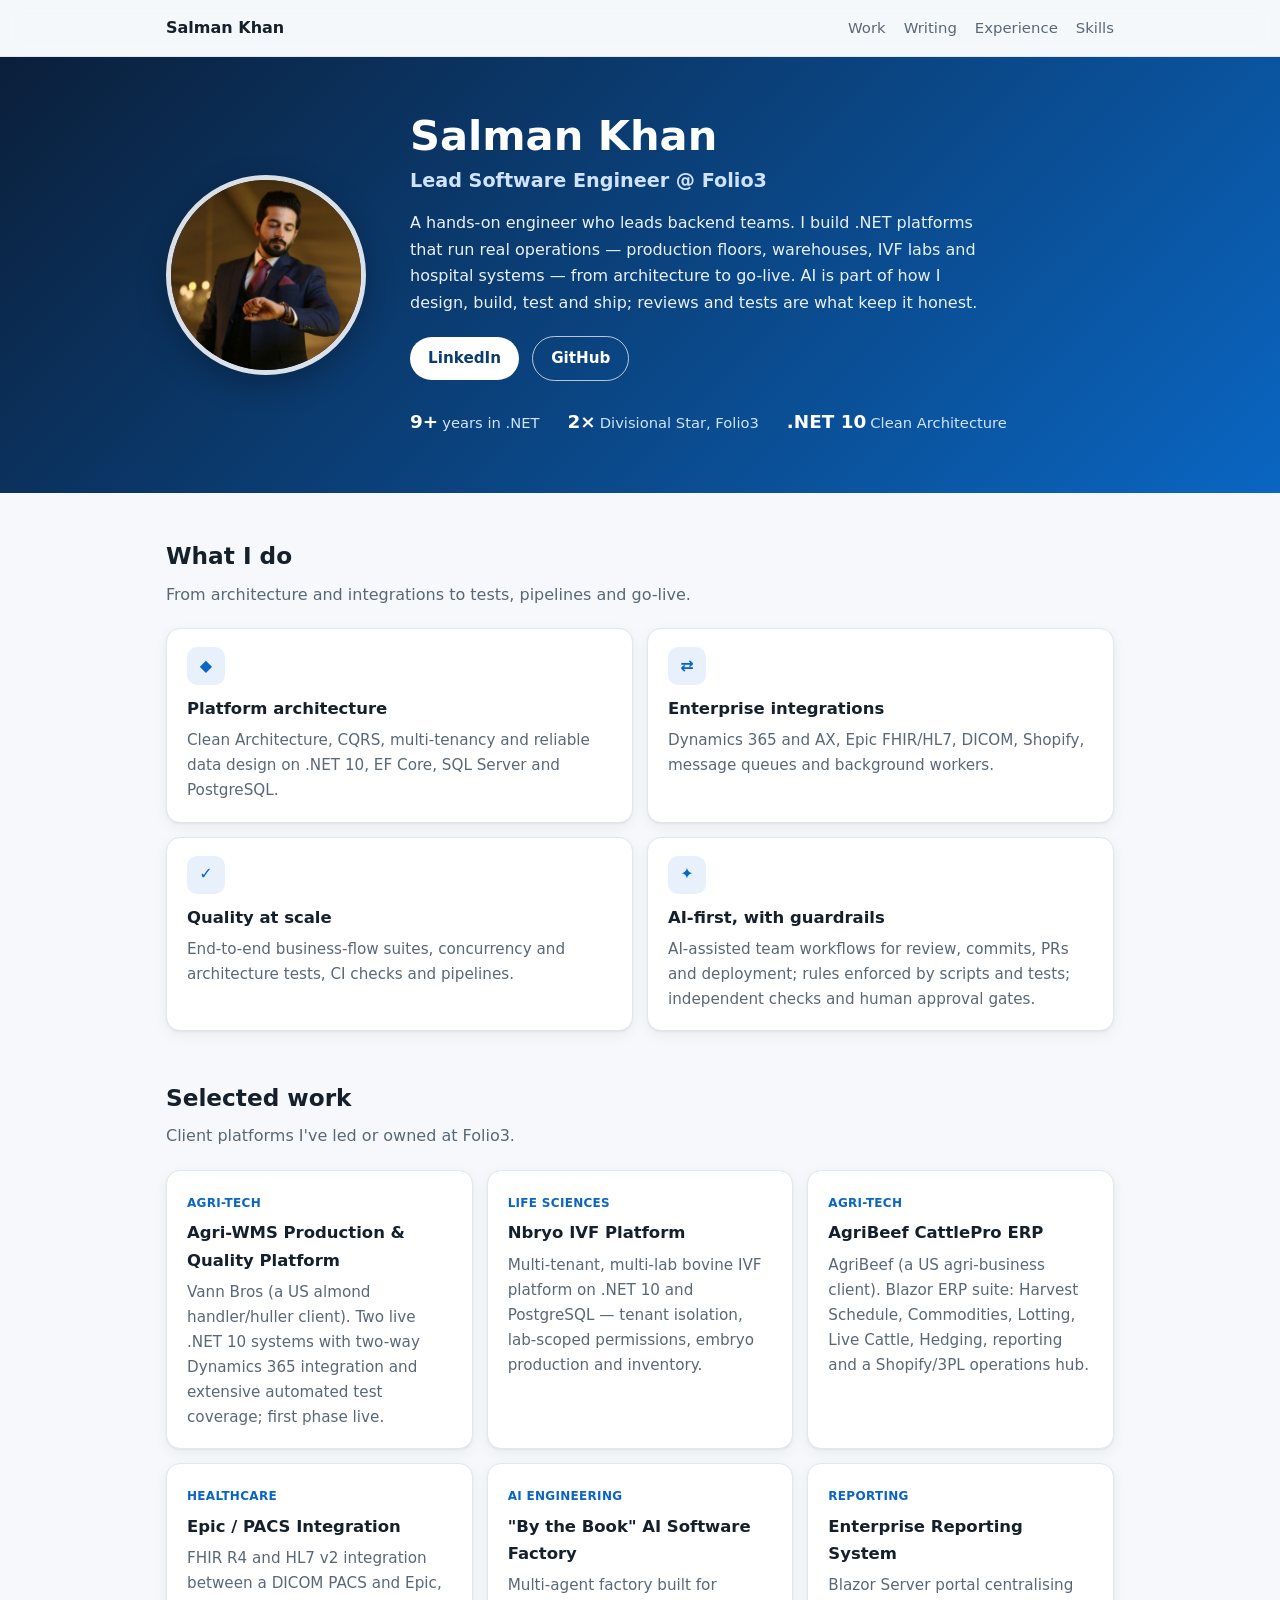
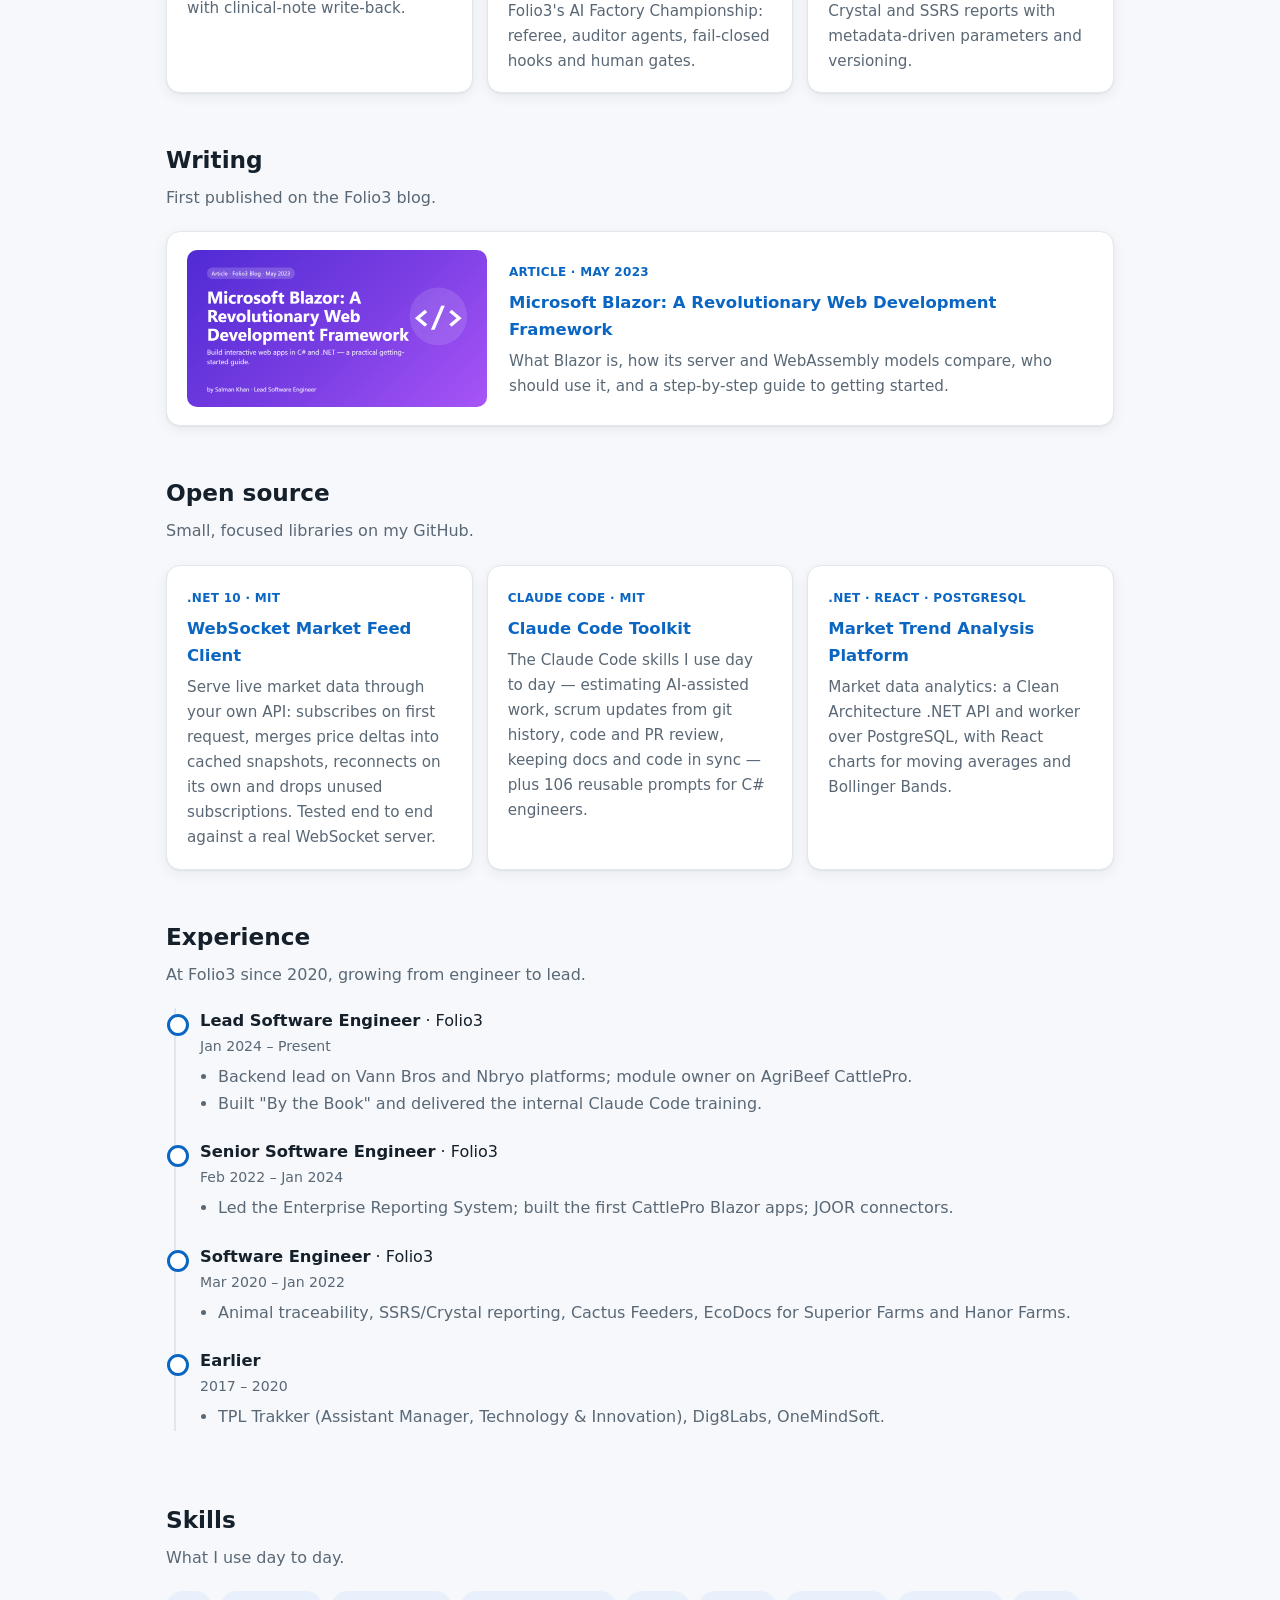
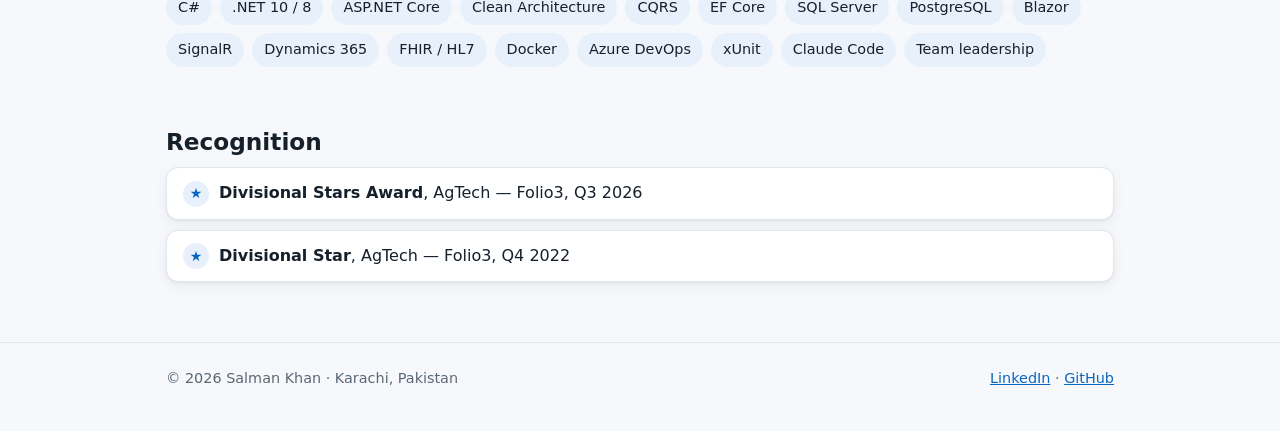
==== commit 0b1173dd: "Update intro for AI-first positioning; add toolkit and market platform to open source Co-Authored-By" ====
--- a/index.html
+++ b/index.html
@@ -95,7 +95,7 @@
   <div>
     <h1>Salman Khan</h1>
     <p class="role">Lead Software Engineer @ Folio3</p>
-    <p class="pitch">I build and lead the backend for .NET platforms that run real operations — production floors, warehouses, IVF labs and hospital systems — and connect them to the enterprise tools they depend on, like Dynamics 365 and Epic.</p>
+    <p class="pitch">A hands-on engineer who leads backend teams. I build .NET platforms that run real operations — production floors, warehouses, IVF labs and hospital systems — from architecture to go-live. AI is part of how I design, build, test and ship; reviews and tests are what keep it honest.</p>
     <div class="btns">
       <a class="btn-p" href="https://www.linkedin.com/in/salmankhan94">LinkedIn</a>
       <a class="btn-s" href="https://github.com/SalmanslK">GitHub</a>
@@ -107,12 +107,12 @@
 <main class="wrap">
 <section>
   <h2>What I do</h2>
-  <p class="sub">The work I'm trusted with, end to end.</p>
+  <p class="sub">From architecture and integrations to tests, pipelines and go-live.</p>
   <div class="grid g2">
     <div class="card"><div class="ic">◆</div><h3>Platform architecture</h3><p>Clean Architecture, CQRS, multi-tenancy and reliable data design on .NET 10, EF Core, SQL Server and PostgreSQL.</p></div>
     <div class="card"><div class="ic">⇄</div><h3>Enterprise integrations</h3><p>Dynamics 365 and AX, Epic FHIR/HL7, DICOM, Shopify, message queues and background workers.</p></div>
     <div class="card"><div class="ic">✓</div><h3>Quality at scale</h3><p>End-to-end business-flow suites, concurrency and architecture tests, CI checks and pipelines.</p></div>
-    <div class="card"><div class="ic">✦</div><h3>AI-assisted engineering</h3><p>Claude Code workflows with guardrails, auditor agents and human approval gates.</p></div>
+    <div class="card"><div class="ic">✦</div><h3>AI-first, with guardrails</h3><p>AI-assisted team workflows for review, commits, PRs and deployment; rules enforced by scripts and tests; independent checks and human approval gates.</p></div>
   </div>
 </section>
 
@@ -143,6 +143,8 @@
   <p class="sub">Small, focused libraries on my GitHub.</p>
   <div class="grid">
     <div class="card"><span class="tag">.NET 10 · MIT</span><h3><a href="https://github.com/SalmanslK/websocket-market-feed-client">WebSocket Market Feed Client</a></h3><p>Serve live market data through your own API: subscribes on first request, merges price deltas into cached snapshots, reconnects on its own and drops unused subscriptions. Tested end to end against a real WebSocket server.</p></div>
+    <div class="card"><span class="tag">Claude Code · MIT</span><h3><a href="https://github.com/SalmanslK/claude-code-toolkit">Claude Code Toolkit</a></h3><p>The Claude Code skills I use day to day — estimating AI-assisted work, scrum updates from git history, code and PR review, keeping docs and code in sync — plus 106 reusable prompts for C# engineers.</p></div>
+    <div class="card"><span class="tag">.NET · React · PostgreSQL</span><h3><a href="https://github.com/SalmanslK/market-trend-analysis-platform">Market Trend Analysis Platform</a></h3><p>Market data analytics: a Clean Architecture .NET API and worker over PostgreSQL, with React charts for moving averages and Bollinger Bands.</p></div>
   </div>
 </section>
 
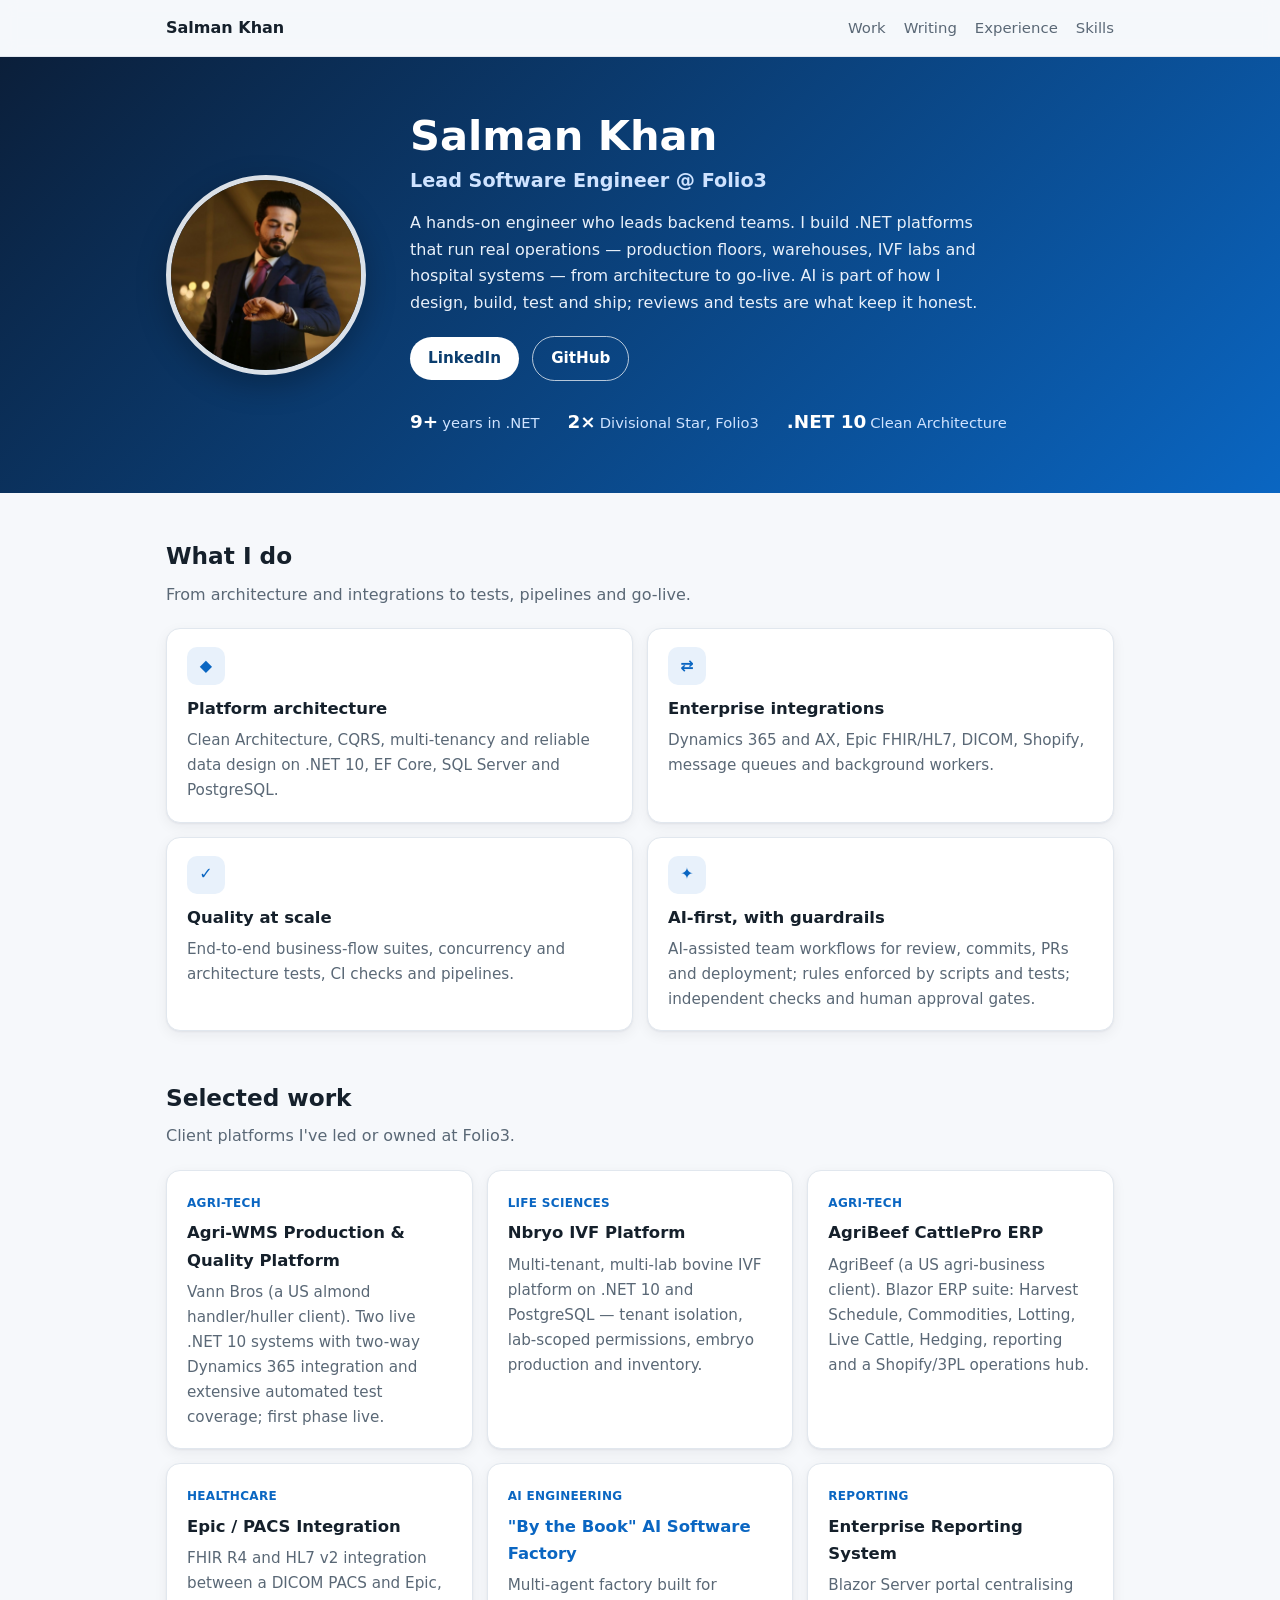
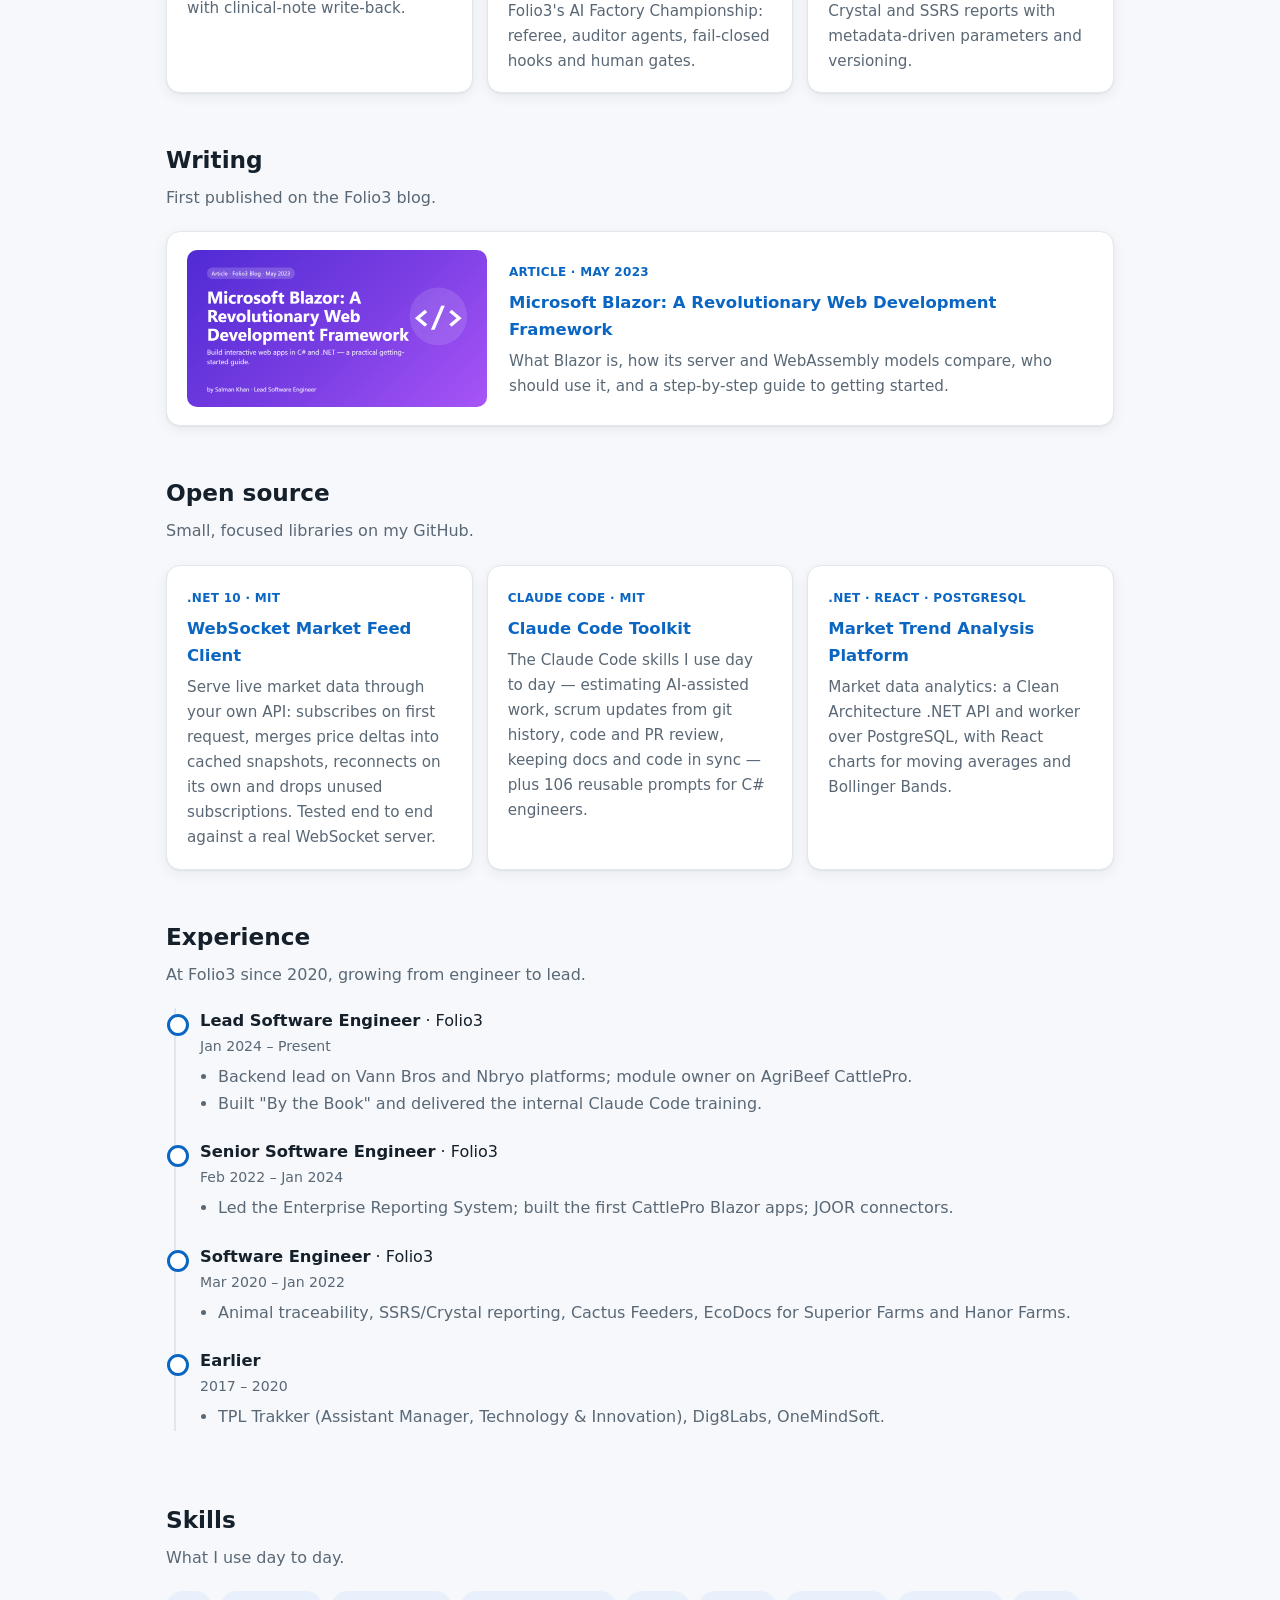
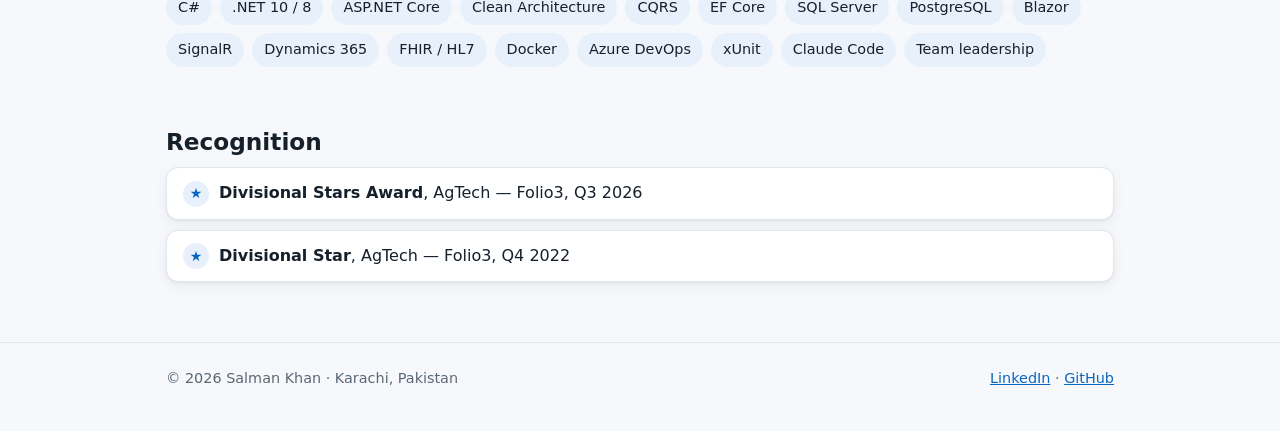
==== commit 9ae416f6: "Link By the Book card to the public ai-factory-kit repo Co-Authored-By: Claude Opus 5.5 <noreply@ant" ====
--- a/index.html
+++ b/index.html
@@ -124,7 +124,7 @@
     <div class="card"><span class="tag">Life sciences</span><h3>Nbryo IVF Platform</h3><p>Multi-tenant, multi-lab bovine IVF platform on .NET 10 and PostgreSQL — tenant isolation, lab-scoped permissions, embryo production and inventory.</p></div>
     <div class="card"><span class="tag">Agri-tech</span><h3>AgriBeef CattlePro ERP</h3><p>AgriBeef (a US agri-business client). Blazor ERP suite: Harvest Schedule, Commodities, Lotting, Live Cattle, Hedging, reporting and a Shopify/3PL operations hub.</p></div>
     <div class="card"><span class="tag">Healthcare</span><h3>Epic / PACS Integration</h3><p>FHIR R4 and HL7 v2 integration between a DICOM PACS and Epic, with clinical-note write-back.</p></div>
-    <div class="card"><span class="tag">AI engineering</span><h3>"By the Book" AI Software Factory</h3><p>Multi-agent factory built for Folio3's AI Factory Championship: referee, auditor agents, fail-closed hooks and human gates.</p></div>
+    <div class="card"><span class="tag">AI engineering</span><h3><a href="https://github.com/SalmanslK/ai-factory-kit">"By the Book" AI Software Factory</a></h3><p>Multi-agent factory built for Folio3's AI Factory Championship: referee, auditor agents, fail-closed hooks and human gates.</p></div>
     <div class="card"><span class="tag">Reporting</span><h3>Enterprise Reporting System</h3><p>Blazor Server portal centralising Crystal and SSRS reports with metadata-driven parameters and versioning.</p></div>
   </div>
 </section>
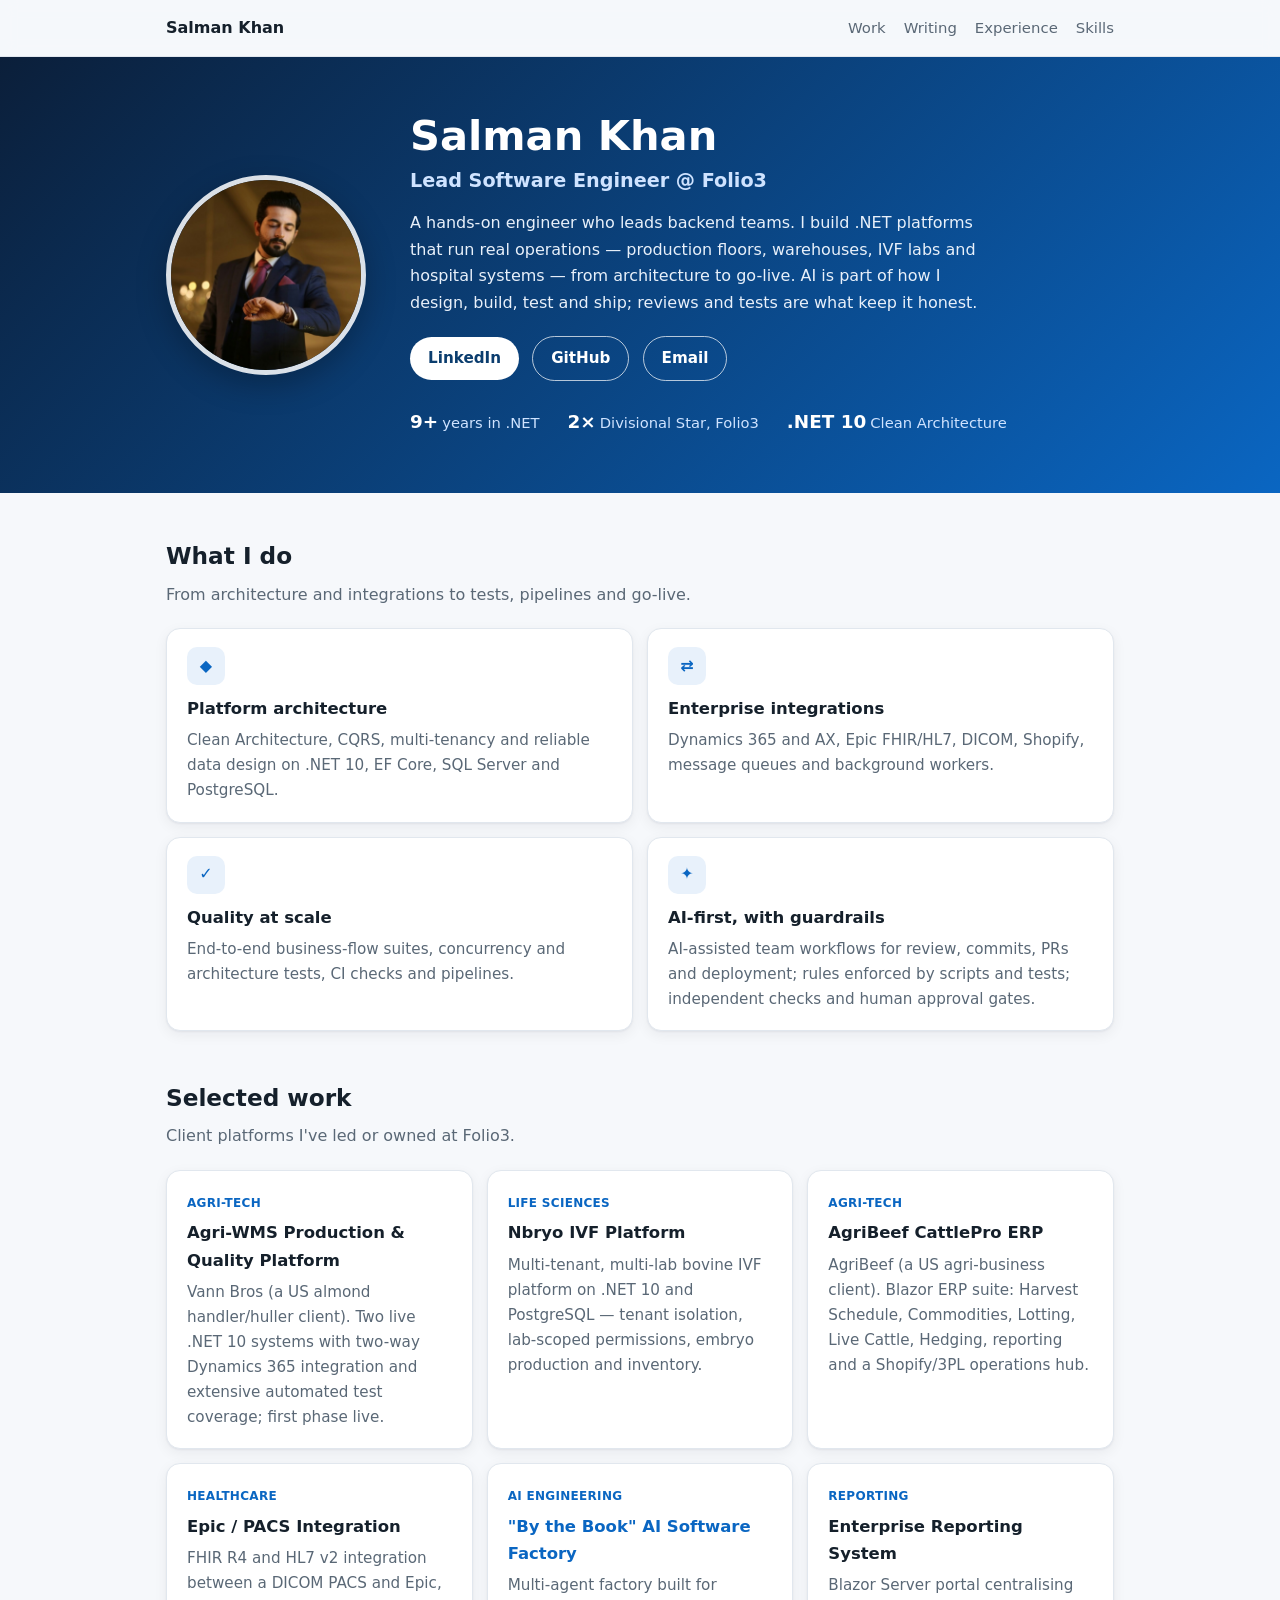
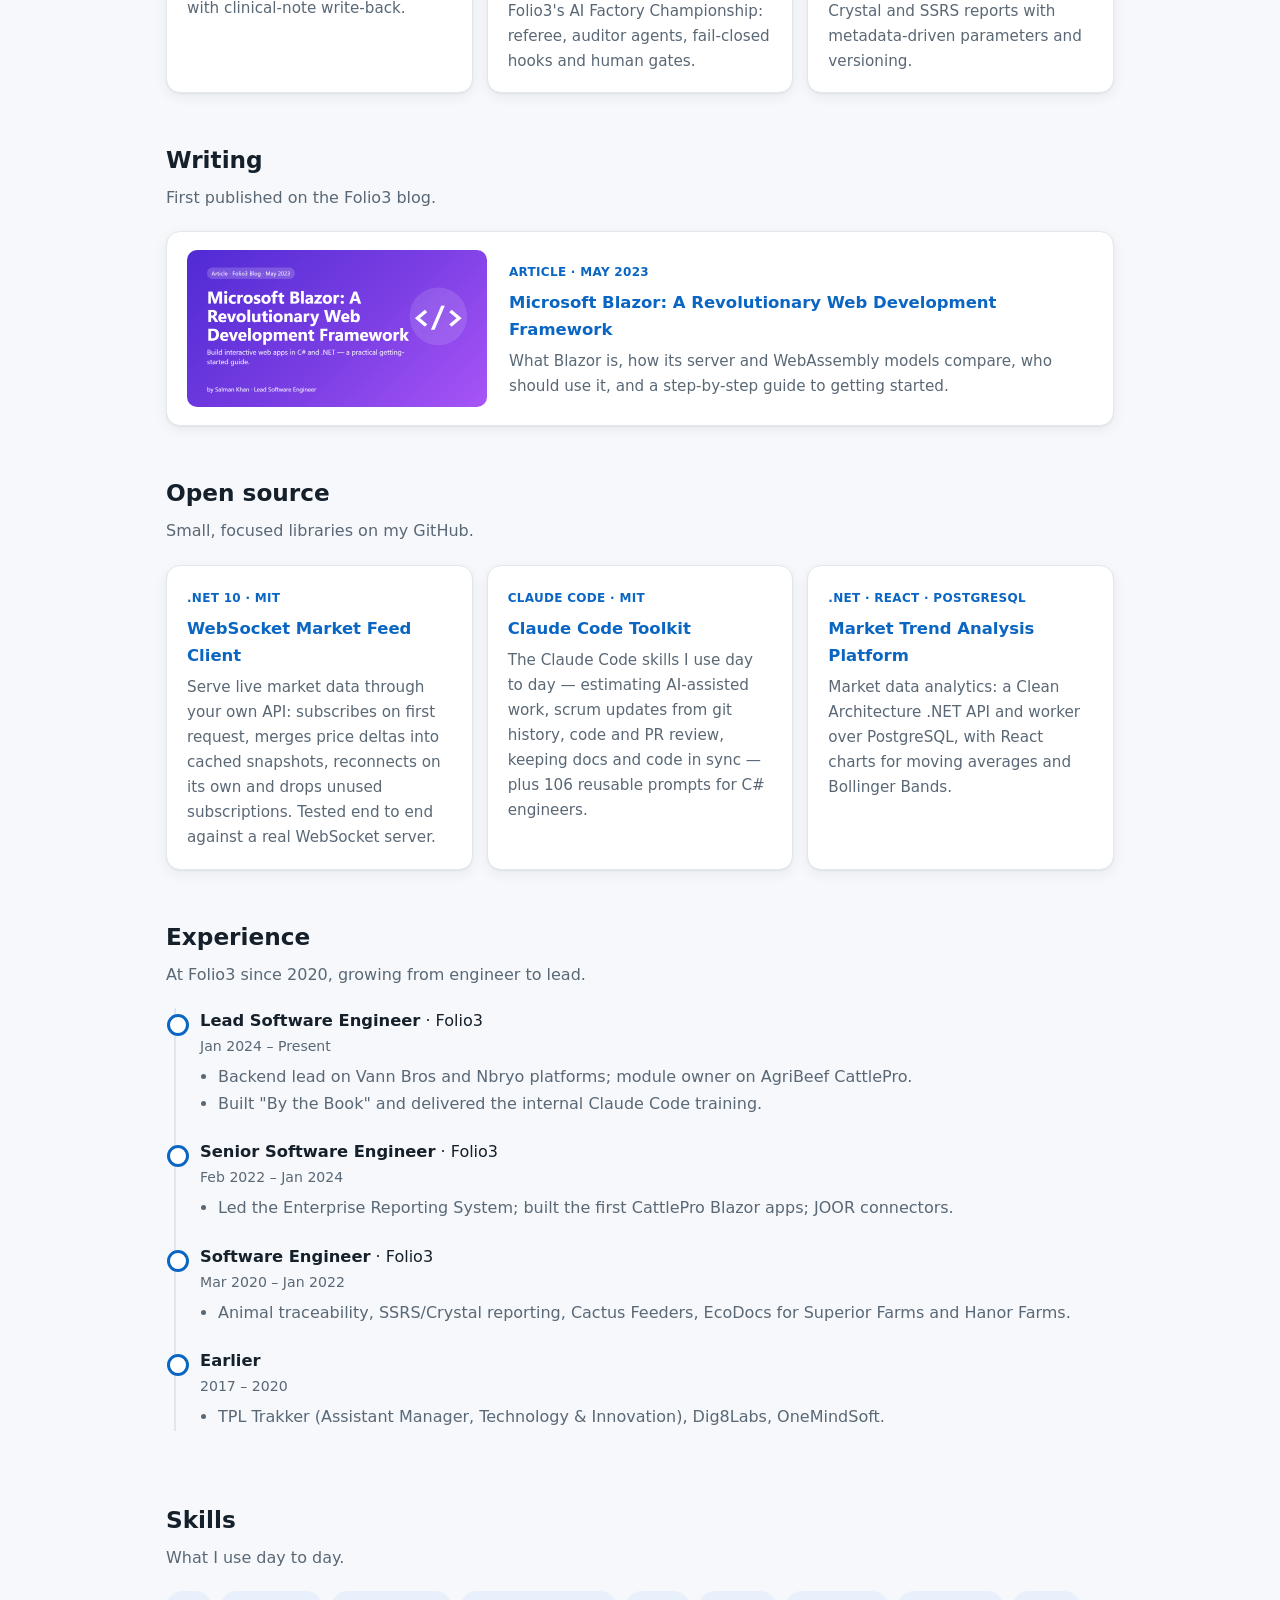
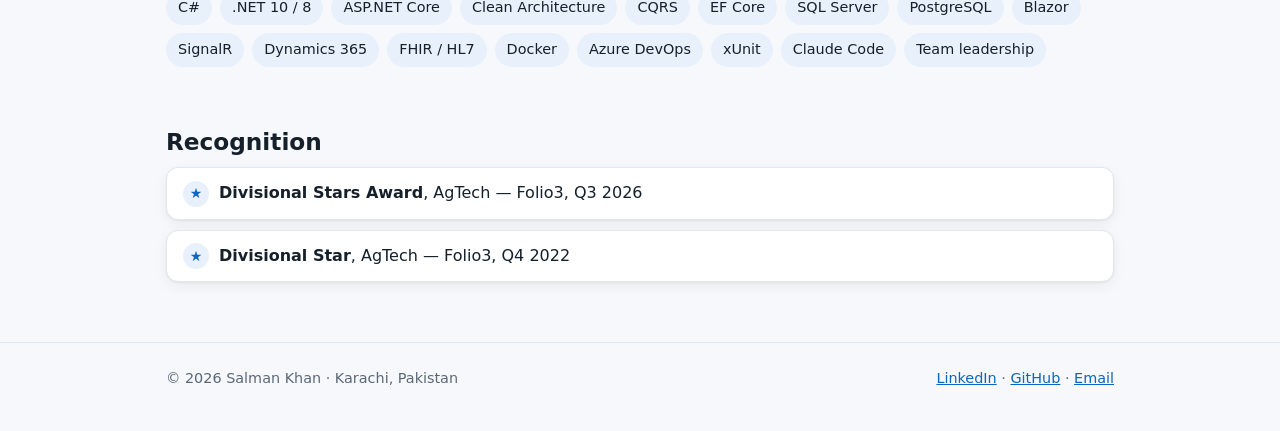
==== commit 5192b138: "Add spam-resistant email button to hero and footer Co-Authored-By: Claude Opus 5.5 <noreply@anthropi" ====
--- a/index.html
+++ b/index.html
@@ -99,6 +99,7 @@
     <div class="btns">
       <a class="btn-p" href="https://www.linkedin.com/in/salmankhan94">LinkedIn</a>
       <a class="btn-s" href="https://github.com/SalmanslK">GitHub</a>
+      <a class="btn-s js-mail" href="#contact">Email</a>
     </div>
     <div class="stats"><span><b>9+</b>years in .NET</span><span><b>2×</b>Divisional Star, Folio3</span><span><b>.NET 10</b>Clean Architecture</span></div>
   </div>
@@ -180,7 +181,9 @@
 </section>
 </main>
 
-<footer><div class="wrap"><span>© <span id="y">2026</span> Salman Khan · Karachi, Pakistan</span><span><a href="https://www.linkedin.com/in/salmankhan94">LinkedIn</a> · <a href="https://github.com/SalmanslK">GitHub</a></span></div></footer>
-<script>try{document.getElementById('y').textContent=new Date().getFullYear()}catch(e){}</script>
+<footer><div class="wrap"><span>© <span id="y">2026</span> Salman Khan · Karachi, Pakistan</span><span><a href="https://www.linkedin.com/in/salmankhan94">LinkedIn</a> · <a href="https://github.com/SalmanslK">GitHub</a> · <a class="js-mail" href="#contact">Email</a></span></div></footer>
+<script>try{document.getElementById('y').textContent=new Date().getFullYear()}catch(e){}
+// Address is assembled on click so it never appears in the page source for scrapers.
+document.querySelectorAll('.js-mail').forEach(function(a){a.addEventListener('click',function(e){e.preventDefault();var u=['salman','khan','1'].join('_'),d=['hotmail','com'].join('.');window.location.href='mailto:'+u+'@'+d;});});</script>
 </body>
 </html>
